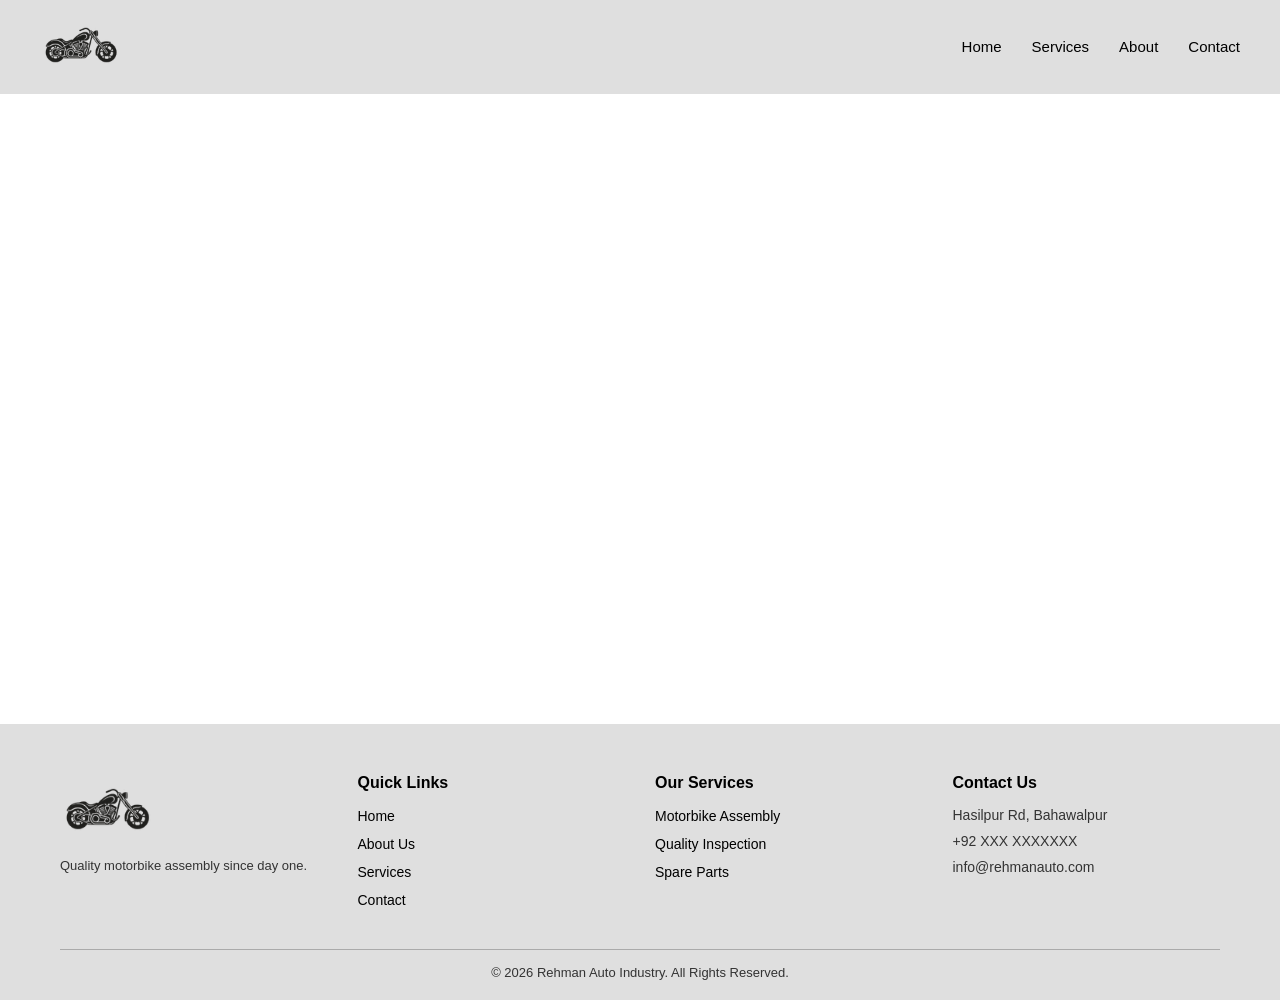
==== about.html @ 39c2727d "basic structure done including the header and footer" ====
<!DOCTYPE html>
<html lang="en">
<head>
  <meta charset="UTF-8">
  <meta name="viewport" content="width=device-width, initial-scale=1.0">
  <title>Rehman Auto Industry - Home</title>
  <link rel="stylesheet" href="css/style.css">
</head>
<body>

  <header class="site-header">
    <div class="logo">
      <img src="images/logo.png" alt="Rehman Auto Industry Logo">
    </div>

    <nav class="desktop-nav">
      <ul>
        <li><a href="index.html">Home</a></li>
        <li><a href="services.html">Services</a></li>
        <li><a href="about.html">About</a></li>
        <li><a href="contact.html">Contact</a></li>
      </ul>
    </nav>

    <button class="hamburger-btn" id="hamburgerBtn" aria-label="Open menu">
      <span></span>
      <span></span>
      <span></span>
    </button>
  </header>

  <!-- Mobile sidebar -->
  <div class="mobile-sidebar" id="mobileSidebar">
    <button class="close-btn" id="closeBtn" aria-label="Close menu">&times;</button>
    <nav>
      <ul>
        <li><a href="index.html">Home</a></li>
        <li><a href="services.html">Services</a></li>
        <li><a href="about.html">About</a></li>
        <li><a href="contact.html">Contact</a></li>
      </ul>
    </nav>
  </div>
  <div class="sidebar-overlay" id="sidebarOverlay"></div>

  <main>
    <!-- page content goes here -->
  </main>

  <footer class="site-footer">
    <div class="footer-columns">
      <div class="footer-col">
        <img src="images/logo.png" alt="Rehman Auto Industry Logo" class="footer-logo">
        <p class="footer-tagline">Quality motorbike assembly since day one.</p>
      </div>

      <div class="footer-col">
        <h4>Quick Links</h4>
        <ul>
          <li><a href="index.html">Home</a></li>
          <li><a href="about.html">About Us</a></li>
          <li><a href="services.html">Services</a></li>
          <li><a href="contact.html">Contact</a></li>
        </ul>
      </div>

      <div class="footer-col">
        <h4>Our Services</h4>
        <ul>
          <li><a href="services.html">Motorbike Assembly</a></li>
          <li><a href="services.html">Quality Inspection</a></li>
          <li><a href="services.html">Spare Parts</a></li>
        </ul>
      </div>

      <div class="footer-col">
        <h4>Contact Us</h4>
        <ul class="footer-contact">
          <li>Hasilpur Rd, Bahawalpur</li>
          <li>+92 XXX XXXXXXX</li>
          <li>info@rehmanauto.com</li>
        </ul>
      </div>
    </div>

    <!-- Minimal mobile footer -->
    <div class="footer-mobile">
      <img src="images/logo.png" alt="Rehman Auto Industry Logo" class="footer-logo-mobile">
    </div>

    <div class="footer-bottom">
      &copy; 2026 Rehman Auto Industry. All Rights Reserved.
    </div>
  </footer>
  <script src="js/script.js"></script>
</body>
</html>
---- css/style.css ----
* {
  margin: 0;
  padding: 0;
  box-sizing: border-box;
}

body {
  font-family: Arial, Helvetica, sans-serif;
  color: #333;
}

/* HEADER */
.site-header {
  background-color: #DFDFDF;
  color: #000000;
  display: flex;
  justify-content: space-between;
  align-items: center;
  padding: 15px 40px;
}

.site-header .logo img {
  height: 60px;
  width: auto;
  max-width: 200px;
  object-fit: contain;
}

.site-header nav ul {
  list-style: none;
  display: flex;
  gap: 30px;
}

.site-header nav ul li a {
  color: #000000;
  text-decoration: none;
  font-size: 15px;
}

.site-header nav ul li a:hover {
  color: #555555;
}

/* HAMBURGER BUTTON - hidden on desktop */
.hamburger-btn {
  display: none;
  flex-direction: column;
  justify-content: space-between;
  width: 28px;
  height: 20px;
  background: none;
  border: none;
  cursor: pointer;
  padding: 0;
}

.hamburger-btn span {
  display: block;
  height: 3px;
  width: 100%;
  background-color: #000000;
  border-radius: 2px;
}

/* MOBILE SIDEBAR - hidden by default */
.mobile-sidebar {
  position: fixed;
  top: 0;
  right: -280px;
  width: 260px;
  height: 100%;
  background-color: #DFDFDF;
  z-index: 1000;
  padding: 30px 25px;
  transition: right 0.3s ease;
}

.mobile-sidebar.active {
  right: 0;
}

.mobile-sidebar .close-btn {
  background: none;
  border: none;
  font-size: 28px;
  color: #000000;
  cursor: pointer;
  margin-bottom: 30px;
  display: block;
}

.mobile-sidebar nav ul {
  list-style: none;
}

.mobile-sidebar nav ul li {
  margin-bottom: 20px;
}

.mobile-sidebar nav ul li a {
  color: #000000;
  text-decoration: none;
  font-size: 18px;
}

.sidebar-overlay {
  display: none;
  position: fixed;
  top: 0;
  left: 0;
  width: 100%;
  height: 100%;
  background: rgba(0, 0, 0, 0.4);
  z-index: 999;
}

.sidebar-overlay.active {
  display: block;
}

/* MAIN CONTENT AREA */
main {
  background-color: #ffffff;
  min-height: 70vh;
  padding: 40px;
}

/* FOOTER */
.site-footer {
  background-color: #DFDFDF;
  color: #000000;
  padding: 50px 60px 20px;
}

.footer-columns {
  display: flex;
  justify-content: space-between;
  flex-wrap: wrap;
  gap: 30px;
  margin-bottom: 30px;
}

.footer-col {
  flex: 1;
  min-width: 180px;
}

.footer-logo {
  height: 70px;
  margin-bottom: 10px;
}

.footer-tagline {
  font-size: 13px;
  color: #333333;
}

.footer-col h4 {
  margin-bottom: 15px;
  font-size: 16px;
}

.footer-col ul {
  list-style: none;
}

.footer-col ul li {
  margin-bottom: 10px;
}

.footer-col ul li a {
  color: #000000;
  text-decoration: none;
  font-size: 14px;
}

.footer-col ul li a:hover {
  color: #555555;
}

.footer-contact li {
  font-size: 14px;
  color: #333333;
}

/* Minimal mobile footer - hidden by default */
.footer-mobile {
  display: none;
  text-align: center;
  margin-bottom: 15px;
}

.footer-logo-mobile {
  height: 55px;
}

.footer-bottom {
  border-top: 1px solid #aaaaaa;
  padding-top: 15px;
  text-align: center;
  font-size: 13px;
  color: #333333;
}

/* MOBILE RESPONSIVE - all mobile overrides in ONE block */
@media (max-width: 768px) {
  .desktop-nav {
    display: none;
  }

  .hamburger-btn {
    display: flex;
  }

  .site-header {
    flex-direction: row;
    justify-content: space-between;
    padding: 15px 20px;
  }

  .footer-columns {
    display: none;
  }

  .footer-mobile {
    display: block;
  }
}
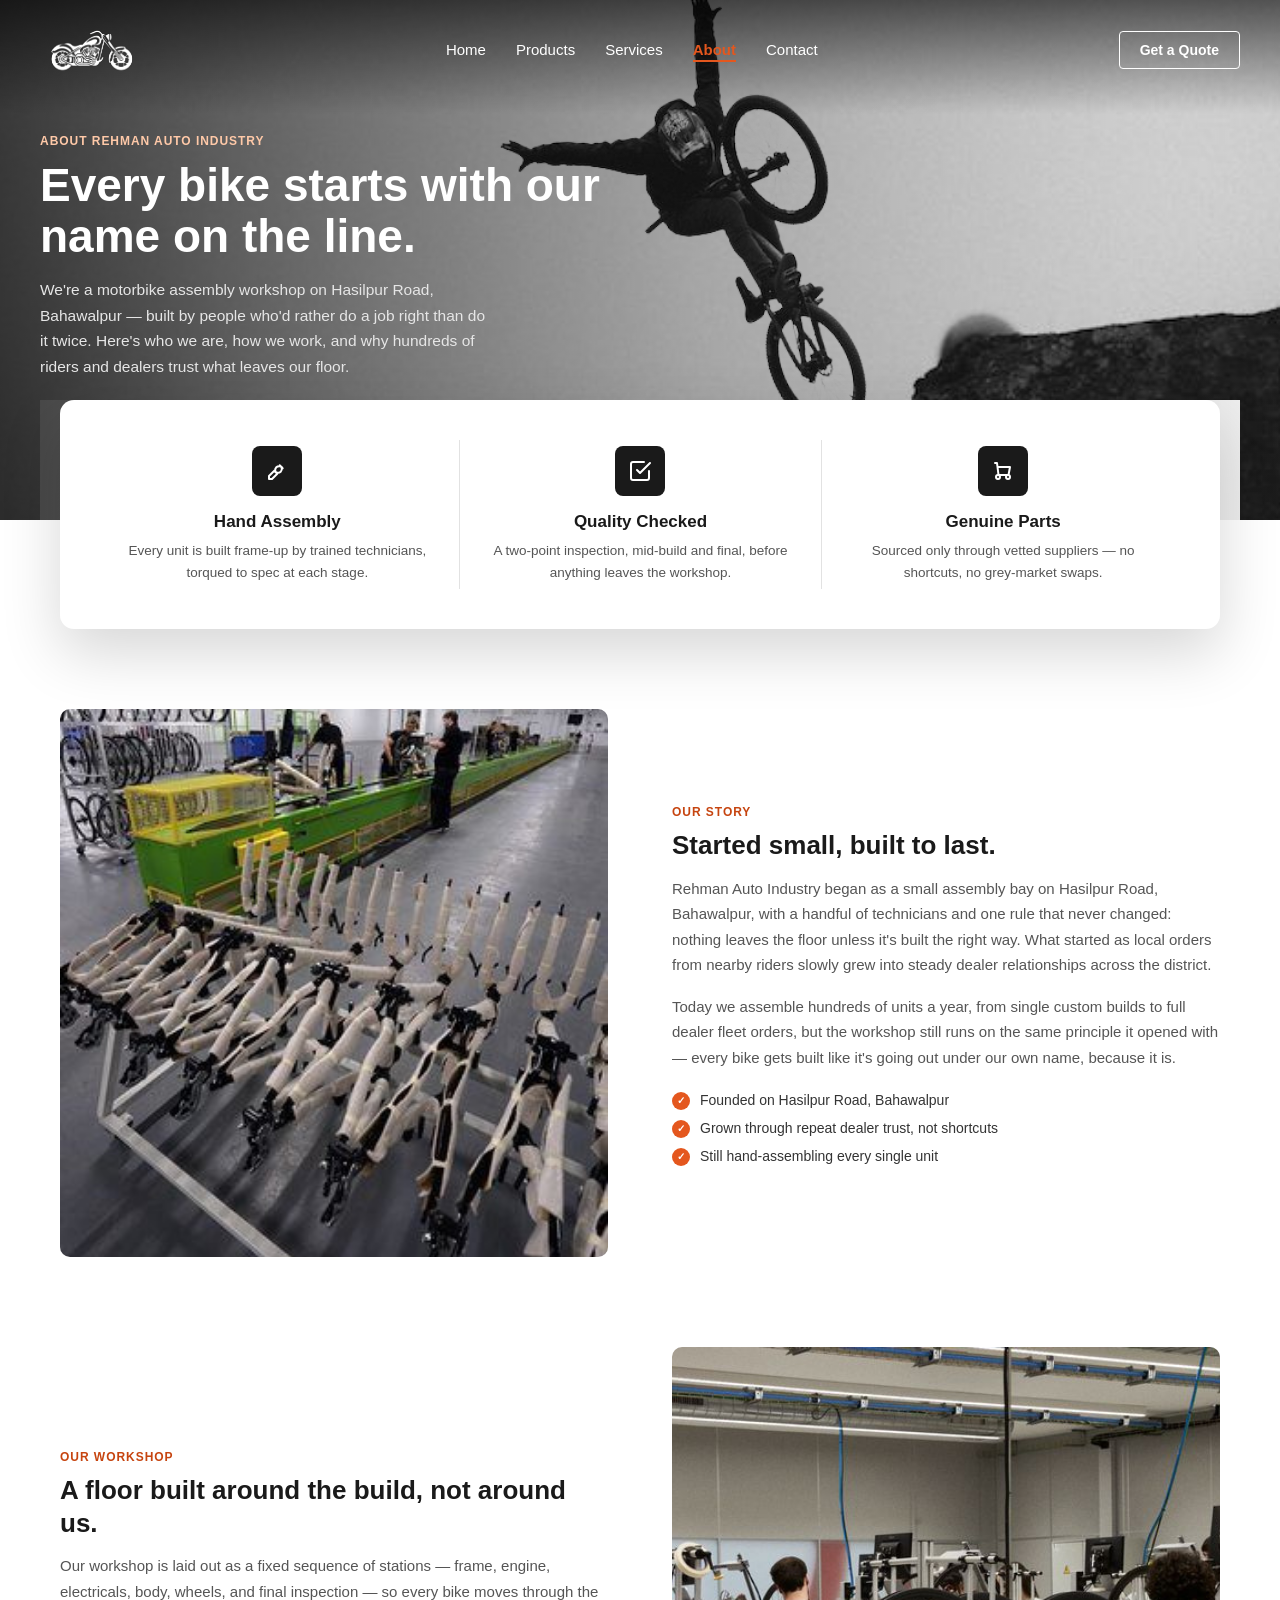
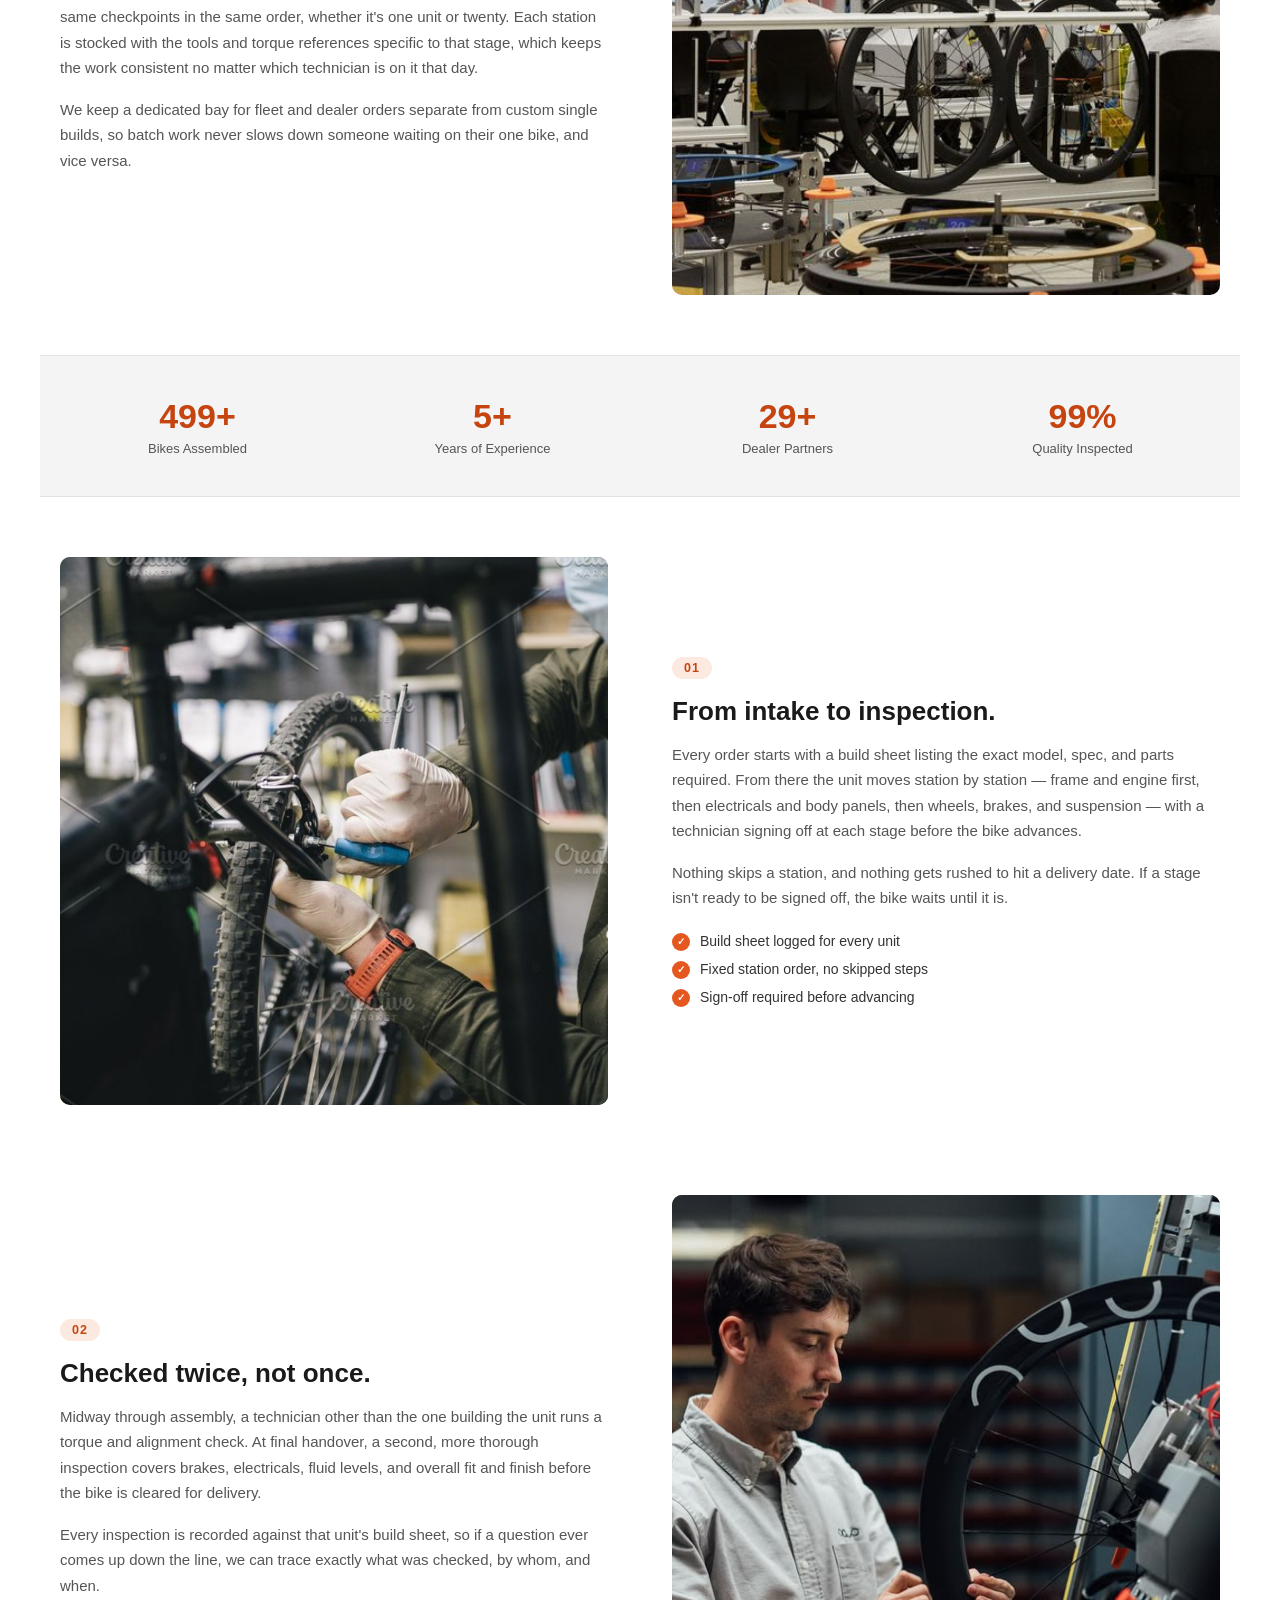
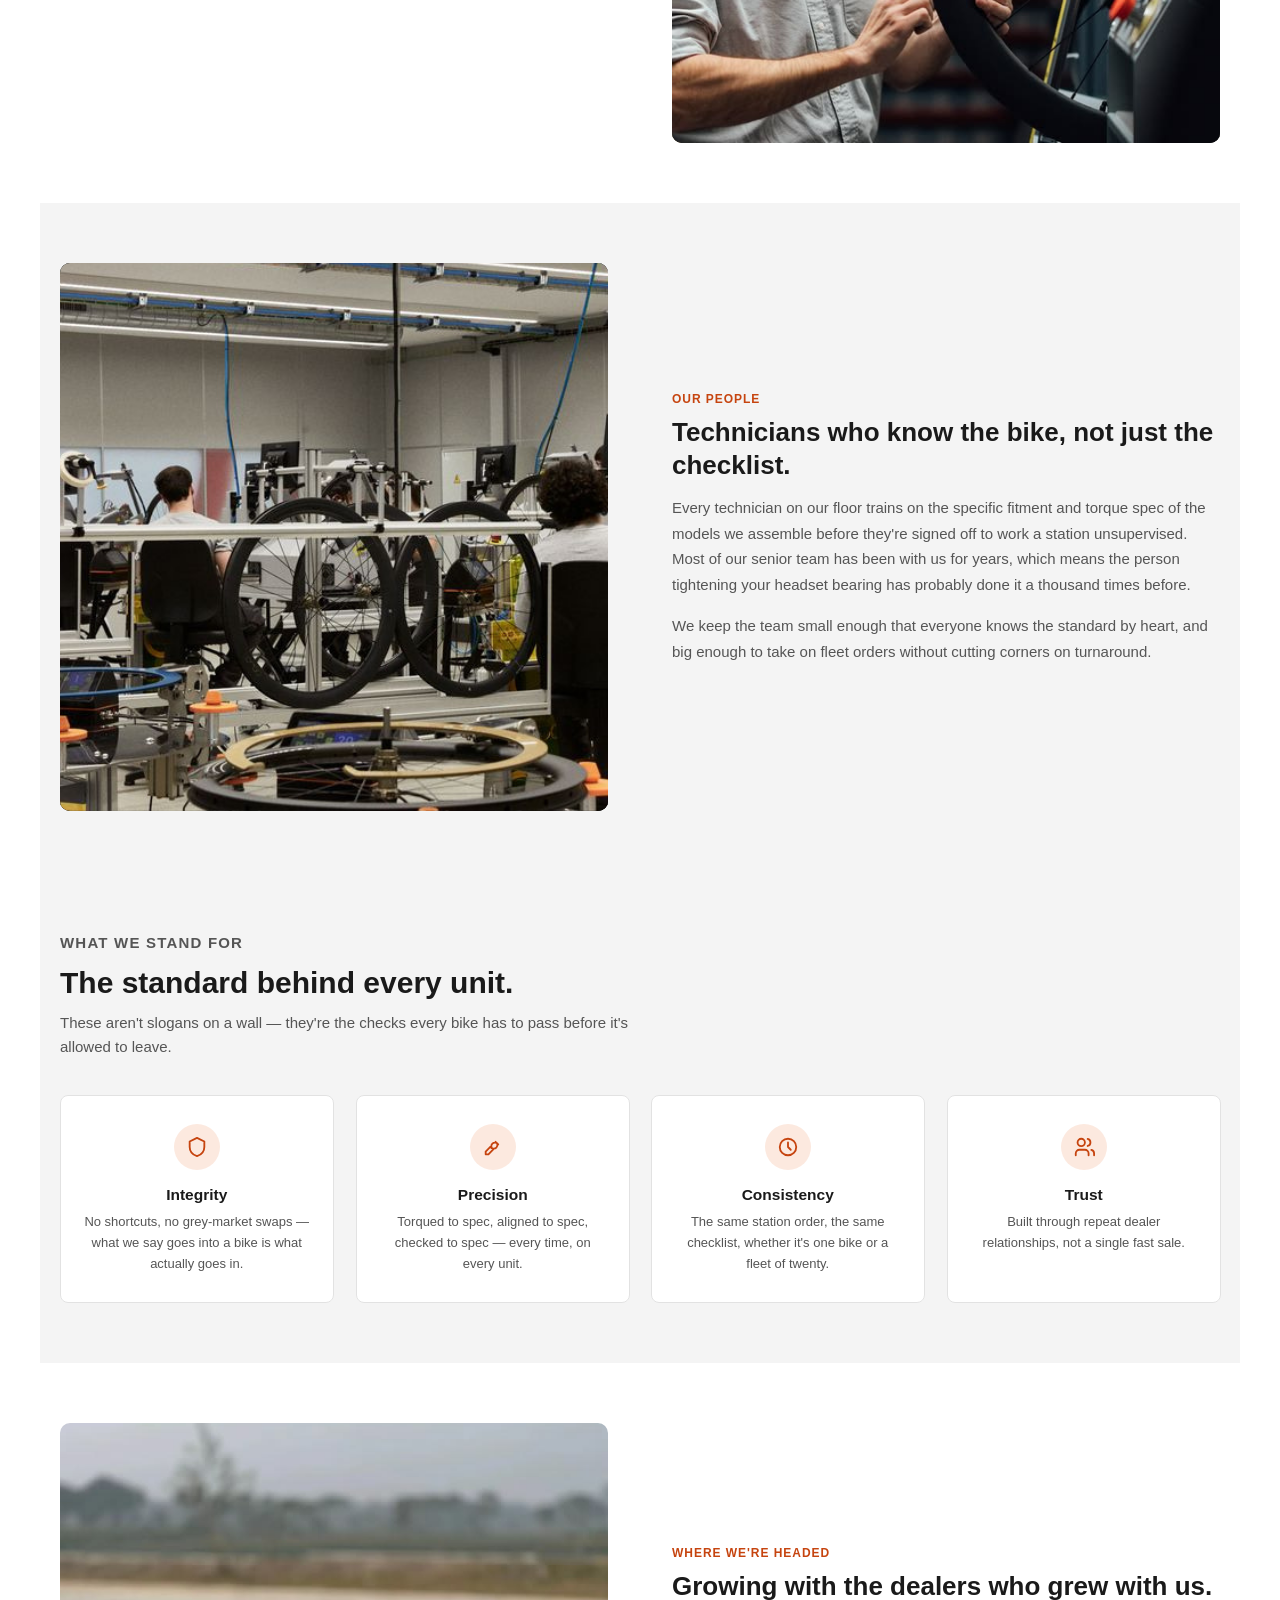
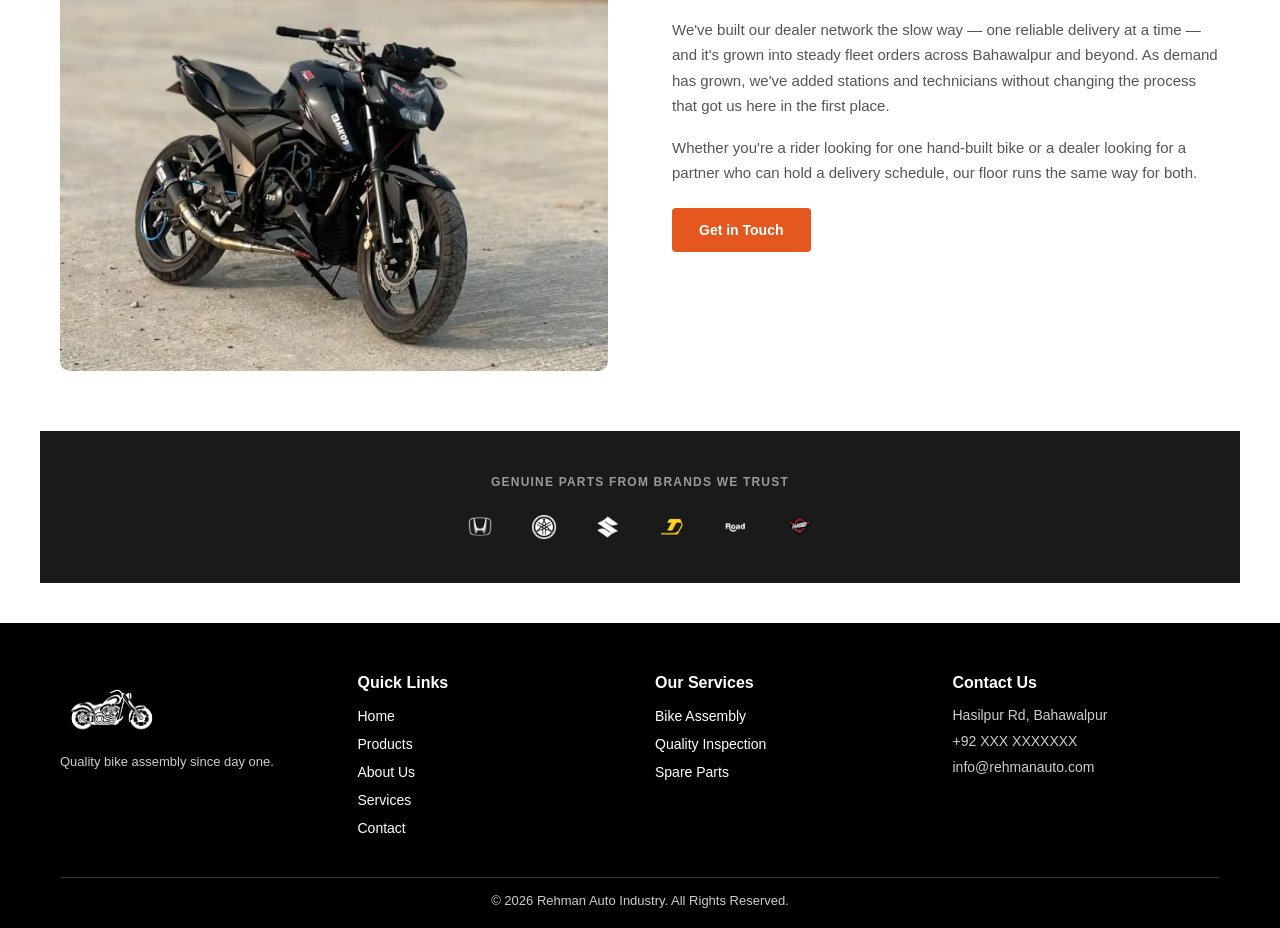
==== commit 14e3ba85: "about page fully functional and content structured" ====
--- a/about.html
+++ b/about.html
@@ -3,24 +3,410 @@
 <head>
   <meta charset="UTF-8">
   <meta name="viewport" content="width=device-width, initial-scale=1.0">
-  <title>Rehman Auto Industry - Home</title>
+  <title>Rehman Auto Industry - About</title>
+  <meta name="description" content="Rehman Auto Industry — a motorbike assembly workshop in Bahawalpur built on hand-assembly, two-point inspection, and genuine parts. Learn our story.">
+
   <link rel="stylesheet" href="css/style.css">
+
+  <!-- Hero + about-page styles: scoped so nothing here fights with css/style.css -->
+  <style>
+    /* Header floats transparently over the hero image, in white */
+    body.about .site-header {
+      position: absolute;
+      top: 0;
+      left: 0;
+      width: 100%;
+      background: transparent;
+      border-bottom: none;
+      z-index: 30;
+    }
+    body.about .site-header nav ul li a { color: #ffffff; }
+    body.about .site-header nav ul li a:hover { color: #ffc9a8; }
+    body.about .site-header nav ul li a.active { color: var(--accent); }
+    body.about .hamburger-btn span { background-color: #ffffff; }
+
+    /* Full-bleed hero image, breaks out of main's padding */
+    .hero {
+      position: relative;
+      overflow: hidden;
+      margin: -40px -40px 0;
+      width: calc(100% + 80px);
+      min-height: 520px;
+      display: flex;
+      align-items: center;
+      padding: 130px 40px 140px;
+    }
+
+    .hero-bg-img {
+      position: absolute;
+      inset: 0;
+      width: 100%;
+      height: 100%;
+      object-fit: cover;
+      z-index: 0;
+    }
+
+    .hero::after {
+      content: "";
+      position: absolute;
+      inset: 0;
+      background:
+        linear-gradient(180deg, rgba(0,0,0,.6) 0%, rgba(0,0,0,0) 22%),
+        linear-gradient(90deg, rgba(0,0,0,.74) 0%, rgba(0,0,0,.30) 55%, rgba(0,0,0,.05) 100%);
+      z-index: 1;
+    }
+
+    .hero-text {
+      position: relative;
+      z-index: 2;
+      max-width: 560px;
+    }
+
+    .hero-text .eyebrow {
+      display: inline-block;
+      font-size: 12px;
+      font-weight: bold;
+      letter-spacing: 0.08em;
+      text-transform: uppercase;
+      color: #ffc9a8;
+      margin-bottom: 12px;
+    }
+
+    .hero-text h1 {
+      font-size: clamp(28px, 3.6vw, 46px);
+      line-height: 1.1;
+      margin: 0 0 16px;
+      font-weight: bold;
+      color: #ffffff;
+    }
+
+    .hero-text p {
+      font-size: 15.5px;
+      line-height: 1.65;
+      color: #e6e6e6;
+      margin: 0;
+      max-width: 52ch;
+    }
+
+    /* ---------------- about intro card (overlaps hero) ---------------- */
+    .about-intro {
+      position: relative;
+      background-color: #ffffff;
+      padding: 0 0 20px;
+    }
+
+    .about-intro-card {
+      position: relative;
+      z-index: 5;
+      margin-top: -120px;
+      background-color: #ffffff;
+      border-radius: 14px;
+      box-shadow: 0 24px 60px rgba(0,0,0,0.16);
+      padding: 40px 36px;
+    }
+
+    .about-intro-grid {
+      display: grid;
+      grid-template-columns: repeat(3, 1fr);
+    }
+
+    .about-intro-item {
+      text-align: center;
+      padding: 6px 26px;
+      border-left: 1px solid var(--line);
+    }
+
+    .about-intro-item:first-child {
+      border-left: none;
+    }
+
+    .about-intro-item .ico {
+      width: 50px;
+      height: 50px;
+      border-radius: 8px;
+      background-color: var(--ink);
+      color: #ffffff;
+      display: flex;
+      align-items: center;
+      justify-content: center;
+      margin: 0 auto 16px;
+      transition: transform 0.3s ease, background-color 0.3s ease;
+    }
+
+    .about-intro-item .ico svg {
+      width: 24px;
+      height: 24px;
+    }
+
+    .about-intro-item:hover .ico {
+      background-color: var(--accent);
+      transform: scale(1.08) rotate(-4deg);
+    }
+
+    .about-intro-item h3 {
+      font-size: 17px;
+      margin-bottom: 8px;
+    }
+
+    .about-intro-item p {
+      font-size: 13.5px;
+      line-height: 1.6;
+      color: #555555;
+    }
+
+    /* ---------------- alternating story / info rows ---------------- */
+    .about-story,
+    .about-process,
+    .about-growth {
+      background-color: #ffffff;
+    }
+
+    .about-workshop,
+    .about-team {
+      background-color: var(--grey-alt);
+    }
+
+    .about-rows {
+      display: flex;
+      flex-direction: column;
+      gap: 90px;
+    }
+
+    .about-row {
+      display: flex;
+      align-items: center;
+      gap: 64px;
+    }
+
+    /* odd rows = image left / text right (default source order),
+       even rows = image right / text left */
+    .about-row.reverse {
+      flex-direction: row-reverse;
+    }
+
+    .about-row-media,
+    .about-row-content {
+      flex: 1 1 50%;
+      min-width: 0;
+    }
+
+    .about-row-media img {
+      width: 100%;
+      height: auto;
+      display: block;
+      border-radius: 10px;
+    }
+
+    .about-row-number {
+      display: inline-block;
+      font-size: 12.5px;
+      font-weight: bold;
+      letter-spacing: 0.08em;
+      color: var(--accent-dark);
+      background-color: var(--accent-tint);
+      padding: 4px 12px;
+      border-radius: 20px;
+      margin-bottom: 16px;
+    }
+
+    .about-row-content .eyebrow {
+      margin-bottom: 10px;
+    }
+
+    .about-row-content h2,
+    .about-row-content h3 {
+      font-size: 26px;
+      line-height: 1.25;
+      color: var(--ink);
+      margin-bottom: 14px;
+    }
+
+    .about-row-content > p {
+      font-size: 15px;
+      line-height: 1.7;
+      color: #555555;
+      margin-bottom: 16px;
+    }
+
+    .about-row-content > p:last-of-type {
+      margin-bottom: 22px;
+    }
+
+    .about-row-list {
+      list-style: none;
+      display: flex;
+      flex-direction: column;
+      gap: 12px;
+    }
+
+    .about-row-list li {
+      position: relative;
+      padding-left: 28px;
+      font-size: 14px;
+      color: #333333;
+    }
+
+    .about-row-list li::before {
+      content: "\2713";
+      position: absolute;
+      left: 0;
+      top: 0;
+      width: 18px;
+      height: 18px;
+      line-height: 18px;
+      text-align: center;
+      border-radius: 50%;
+      background-color: var(--accent);
+      color: #ffffff;
+      font-size: 10px;
+      font-weight: bold;
+    }
+
+    /* ---------------- values grid ---------------- */
+    .about-values {
+      background-color: var(--grey-alt);
+    }
+
+    .value-grid {
+      display: grid;
+      grid-template-columns: repeat(4, 1fr);
+      gap: 22px;
+    }
+
+    .value-card {
+      background-color: #ffffff;
+      border: 1px solid var(--line);
+      border-radius: 8px;
+      padding: 28px 22px;
+      text-align: center;
+      transition: transform 0.3s ease, box-shadow 0.3s ease, border-color 0.3s ease;
+    }
+
+    .value-card:hover {
+      transform: translateY(-8px);
+      box-shadow: 0 16px 30px rgba(0,0,0,0.09);
+      border-color: transparent;
+    }
+
+    .value-card .ico {
+      width: 46px;
+      height: 46px;
+      border-radius: 50%;
+      background-color: var(--accent-tint);
+      color: var(--accent-dark);
+      display: flex;
+      align-items: center;
+      justify-content: center;
+      margin: 0 auto 16px;
+      transition: transform 0.3s ease;
+    }
+
+    .value-card:hover .ico {
+      transform: scale(1.1);
+    }
+
+    .value-card .ico svg {
+      width: 22px;
+      height: 22px;
+    }
+
+    .value-card h3 {
+      font-size: 15.5px;
+      margin-bottom: 8px;
+    }
+
+    .value-card p {
+      font-size: 13px;
+      line-height: 1.6;
+      color: #555555;
+    }
+
+    /* ---------------- mobile ---------------- */
+    @media (max-width: 900px) {
+      .value-grid {
+        grid-template-columns: repeat(2, 1fr);
+      }
+    }
+
+    @media (max-width: 768px) {
+      .hero {
+        margin: -24px -20px 0;
+        width: calc(100% + 40px);
+        min-height: 440px;
+        padding: 100px 20px 150px;
+      }
+      .hero-text {
+        max-width: none;
+      }
+
+      .about-intro-card {
+        margin-top: -128px;
+        padding: 28px 20px;
+      }
+
+      .about-intro-grid {
+        grid-template-columns: 1fr;
+        gap: 22px;
+      }
+
+      .about-intro-item {
+        border-left: none;
+        border-top: 1px solid var(--line);
+        padding: 20px 8px 0;
+      }
+
+      .about-intro-item:first-child {
+        border-top: none;
+        padding-top: 6px;
+      }
+
+      .about-rows {
+        gap: 56px;
+      }
+
+      .about-row,
+      .about-row.reverse {
+        flex-direction: column;
+        align-items: stretch;
+        gap: 22px;
+      }
+
+      .about-row-content h2,
+      .about-row-content h3 {
+        font-size: 21px;
+      }
+
+      .value-grid {
+        grid-template-columns: 1fr 1fr;
+        gap: 14px;
+      }
+
+      .value-card {
+        padding: 22px 16px;
+      }
+    }
+  </style>
 </head>
-<body>
+<body class="about">
 
   <header class="site-header">
     <div class="logo">
-      <img src="images/logo.png" alt="Rehman Auto Industry Logo">
+      <img src="images/logo.svg" alt="Rehman Auto Industry Logo">
     </div>
 
     <nav class="desktop-nav">
       <ul>
         <li><a href="index.html">Home</a></li>
+        <li><a href="products.html">Products</a></li>
         <li><a href="services.html">Services</a></li>
-        <li><a href="about.html">About</a></li>
+        <li><a href="about.html" class="active">About</a></li>
         <li><a href="contact.html">Contact</a></li>
       </ul>
     </nav>
+
+    <div class="header-actions">
+      <a href="contact.html" class="btn btn-outline-light">Get a Quote</a>
+    </div>
 
     <button class="hamburger-btn" id="hamburgerBtn" aria-label="Open menu">
       <span></span>
@@ -35,6 +421,7 @@
     <nav>
       <ul>
         <li><a href="index.html">Home</a></li>
+        <li><a href="products.html">Products</a></li>
         <li><a href="services.html">Services</a></li>
         <li><a href="about.html">About</a></li>
         <li><a href="contact.html">Contact</a></li>
@@ -44,20 +431,282 @@
   <div class="sidebar-overlay" id="sidebarOverlay"></div>
 
   <main>
-    <!-- page content goes here -->
+
+    <section class="hero">
+      <img class="hero-bg-img" src="images/hero-about.svg" alt="Technicians working across the Rehman Auto Industry assembly floor">
+
+      <div class="hero-text">
+        <span class="eyebrow" data-reveal="up">About Rehman Auto Industry</span>
+        <h1 data-reveal="up" style="--reveal-delay:120ms">Every bike starts with our name on the line.</h1>
+        <p data-reveal="up" style="--reveal-delay:240ms">We're a motorbike assembly workshop on Hasilpur Road, Bahawalpur — built by people who'd rather do a job right than do it twice. Here's who we are, how we work, and why hundreds of riders and dealers trust what leaves our floor.</p>
+      </div>
+    </section>
+
+    <!-- ================= ABOUT INTRO CARD (overlaps hero) ================= -->
+    <section class="about-intro">
+      <div class="container">
+        <div class="about-intro-card" data-reveal="up">
+          <div class="about-intro-grid">
+
+            <div class="about-intro-item">
+              <span class="ico">
+                <svg viewBox="0 0 24 24" fill="none" stroke="currentColor" stroke-width="2" stroke-linecap="round" stroke-linejoin="round"><path d="M14.7 6.3a4 4 0 1 1-5.4 5.4L4 17v3h3l5.3-5.3a4 4 0 1 1 5.4-5.4z"/></svg>
+              </span>
+              <h3>Hand Assembly</h3>
+              <p>Every unit is built frame-up by trained technicians, torqued to spec at each stage.</p>
+            </div>
+
+            <div class="about-intro-item">
+              <span class="ico">
+                <svg viewBox="0 0 24 24" fill="none" stroke="currentColor" stroke-width="2" stroke-linecap="round" stroke-linejoin="round"><path d="M9 11l3 3L22 4"/><path d="M21 12v7a2 2 0 0 1-2 2H5a2 2 0 0 1-2-2V5a2 2 0 0 1 2-2h11"/></svg>
+              </span>
+              <h3>Quality Checked</h3>
+              <p>A two-point inspection, mid-build and final, before anything leaves the workshop.</p>
+            </div>
+
+            <div class="about-intro-item">
+              <span class="ico">
+                <svg viewBox="0 0 24 24" fill="none" stroke="currentColor" stroke-width="2" stroke-linecap="round" stroke-linejoin="round"><circle cx="7" cy="18" r="2"/><circle cx="17" cy="18" r="2"/><path d="M4 4h2l1.5 12h10L19 8H7.2"/></svg>
+              </span>
+              <h3>Genuine Parts</h3>
+              <p>Sourced only through vetted suppliers — no shortcuts, no grey-market swaps.</p>
+            </div>
+
+          </div>
+        </div>
+      </div>
+    </section>
+
+    <!-- ================= OUR STORY ================= -->
+    <section class="about-story">
+      <div class="container">
+        <div class="about-rows">
+
+          <!-- 01 -->
+          <div class="about-row" data-reveal="fade">
+            <div class="about-row-media" data-reveal="left">
+              <img src="images/a1.svg" alt="Early days of the Rehman Auto Industry workshop on Hasilpur Road">
+            </div>
+            <div class="about-row-content" data-reveal="right">
+              <span class="eyebrow">Our story</span>
+              <h2>Started small, built to last.</h2>
+              <p>Rehman Auto Industry began as a small assembly bay on Hasilpur Road, Bahawalpur, with a handful of technicians and one rule that never changed: nothing leaves the floor unless it's built the right way. What started as local orders from nearby riders slowly grew into steady dealer relationships across the district.</p>
+              <p>Today we assemble hundreds of units a year, from single custom builds to full dealer fleet orders, but the workshop still runs on the same principle it opened with — every bike gets built like it's going out under our own name, because it is.</p>
+              <ul class="about-row-list">
+                <li>Founded on Hasilpur Road, Bahawalpur</li>
+                <li>Grown through repeat dealer trust, not shortcuts</li>
+                <li>Still hand-assembling every single unit</li>
+              </ul>
+            </div>
+          </div>
+
+          <!-- 02 -->
+          <div class="about-row reverse" data-reveal="fade">
+            <div class="about-row-media" data-reveal="right">
+              <img src="images/a2.svg" alt="Wide view of the Rehman Auto Industry assembly floor and tool stations">
+            </div>
+            <div class="about-row-content" data-reveal="left">
+              <span class="eyebrow">Our workshop</span>
+              <h2>A floor built around the build, not around us.</h2>
+              <p>Our workshop is laid out as a fixed sequence of stations — frame, engine, electricals, body, wheels, and final inspection — so every bike moves through the same checkpoints in the same order, whether it's one unit or twenty. Each station is stocked with the tools and torque references specific to that stage, which keeps the work consistent no matter which technician is on it that day.</p>
+              <p>We keep a dedicated bay for fleet and dealer orders separate from custom single builds, so batch work never slows down someone waiting on their one bike, and vice versa.</p>
+            </div>
+          </div>
+
+        </div>
+      </div>
+    </section>
+
+    <!-- ================= STATS ================= -->
+    <section class="stats-strip">
+      <div class="container">
+        <div class="stats-grid">
+          <div class="stat-item" data-reveal="up">
+            <span class="stat-number" data-counter="500" data-suffix="+">0</span>
+            <span class="stat-label">Bikes Assembled</span>
+          </div>
+          <div class="stat-item" data-reveal="up" style="--reveal-delay:80ms">
+            <span class="stat-number" data-counter="6" data-suffix="+">0</span>
+            <span class="stat-label">Years of Experience</span>
+          </div>
+          <div class="stat-item" data-reveal="up" style="--reveal-delay:160ms">
+            <span class="stat-number" data-counter="30" data-suffix="+">0</span>
+            <span class="stat-label">Dealer Partners</span>
+          </div>
+          <div class="stat-item" data-reveal="up" style="--reveal-delay:240ms">
+            <span class="stat-number" data-counter="100" data-suffix="%">0</span>
+            <span class="stat-label">Quality Inspected</span>
+          </div>
+        </div>
+      </div>
+    </section>
+
+    <!-- ================= OUR PROCESS ================= -->
+    <section class="about-process">
+      <div class="container">
+        <div class="about-rows">
+
+          <!-- 03 -->
+          <div class="about-row" data-reveal="fade">
+            <div class="about-row-media" data-reveal="left">
+              <img src="images/a3.svg" alt="Technician torquing bolts on a motorbike frame during assembly">
+            </div>
+            <div class="about-row-content" data-reveal="right">
+              <span class="about-row-number" data-reveal="zoom" style="--reveal-delay:80ms">01</span>
+              <h3>From intake to inspection.</h3>
+              <p>Every order starts with a build sheet listing the exact model, spec, and parts required. From there the unit moves station by station — frame and engine first, then electricals and body panels, then wheels, brakes, and suspension — with a technician signing off at each stage before the bike advances.</p>
+              <p>Nothing skips a station, and nothing gets rushed to hit a delivery date. If a stage isn't ready to be signed off, the bike waits until it is.</p>
+              <ul class="about-row-list">
+                <li>Build sheet logged for every unit</li>
+                <li>Fixed station order, no skipped steps</li>
+                <li>Sign-off required before advancing</li>
+              </ul>
+            </div>
+          </div>
+
+          <!-- 04 -->
+          <div class="about-row reverse" data-reveal="fade">
+            <div class="about-row-media" data-reveal="right">
+              <img src="images/a4.svg" alt="Final quality inspection checklist being completed on a finished bike">
+            </div>
+            <div class="about-row-content" data-reveal="left">
+              <span class="about-row-number" data-reveal="zoom" style="--reveal-delay:80ms">02</span>
+              <h3>Checked twice, not once.</h3>
+              <p>Midway through assembly, a technician other than the one building the unit runs a torque and alignment check. At final handover, a second, more thorough inspection covers brakes, electricals, fluid levels, and overall fit and finish before the bike is cleared for delivery.</p>
+              <p>Every inspection is recorded against that unit's build sheet, so if a question ever comes up down the line, we can trace exactly what was checked, by whom, and when.</p>
+            </div>
+          </div>
+
+        </div>
+      </div>
+    </section>
+
+    <!-- ================= OUR TEAM ================= -->
+    <section class="about-team">
+      <div class="container">
+        <div class="about-rows">
+
+          <!-- 05 -->
+          <div class="about-row" data-reveal="fade">
+            <div class="about-row-media" data-reveal="left">
+              <img src="images/a5.svg" alt="Team of trained technicians working together at Rehman Auto Industry">
+            </div>
+            <div class="about-row-content" data-reveal="right">
+              <span class="eyebrow">Our people</span>
+              <h2>Technicians who know the bike, not just the checklist.</h2>
+              <p>Every technician on our floor trains on the specific fitment and torque spec of the models we assemble before they're signed off to work a station unsupervised. Most of our senior team has been with us for years, which means the person tightening your headset bearing has probably done it a thousand times before.</p>
+              <p>We keep the team small enough that everyone knows the standard by heart, and big enough to take on fleet orders without cutting corners on turnaround.</p>
+            </div>
+          </div>
+
+        </div>
+      </div>
+    </section>
+
+    <!-- ================= OUR VALUES ================= -->
+    <section class="about-values">
+      <div class="container">
+        <div class="section-head" data-reveal="up">
+          <p class="eyebrow">What we stand for</p>
+          <h2>The standard behind every unit.</h2>
+          <p>These aren't slogans on a wall — they're the checks every bike has to pass before it's allowed to leave.</p>
+        </div>
+
+        <div class="value-grid">
+
+          <div class="value-card" data-reveal="up">
+            <span class="ico">
+              <svg viewBox="0 0 24 24" fill="none" stroke="currentColor" stroke-width="2" stroke-linecap="round" stroke-linejoin="round"><path d="M12 2l8 4v6c0 5-3.5 8.5-8 10-4.5-1.5-8-5-8-10V6z"/></svg>
+            </span>
+            <h3>Integrity</h3>
+            <p>No shortcuts, no grey-market swaps — what we say goes into a bike is what actually goes in.</p>
+          </div>
+
+          <div class="value-card" data-reveal="up" style="--reveal-delay:80ms">
+            <span class="ico">
+              <svg viewBox="0 0 24 24" fill="none" stroke="currentColor" stroke-width="2" stroke-linecap="round" stroke-linejoin="round"><path d="M14.7 6.3a4 4 0 1 1-5.4 5.4L4 17v3h3l5.3-5.3a4 4 0 1 1 5.4-5.4z"/></svg>
+            </span>
+            <h3>Precision</h3>
+            <p>Torqued to spec, aligned to spec, checked to spec — every time, on every unit.</p>
+          </div>
+
+          <div class="value-card" data-reveal="up" style="--reveal-delay:160ms">
+            <span class="ico">
+              <svg viewBox="0 0 24 24" fill="none" stroke="currentColor" stroke-width="2" stroke-linecap="round" stroke-linejoin="round"><circle cx="12" cy="12" r="9"/><path d="M12 7v5l3 3"/></svg>
+            </span>
+            <h3>Consistency</h3>
+            <p>The same station order, the same checklist, whether it's one bike or a fleet of twenty.</p>
+          </div>
+
+          <div class="value-card" data-reveal="up" style="--reveal-delay:240ms">
+            <span class="ico">
+              <svg viewBox="0 0 24 24" fill="none" stroke="currentColor" stroke-width="2" stroke-linecap="round" stroke-linejoin="round"><path d="M17 21v-2a4 4 0 0 0-4-4H7a4 4 0 0 0-4 4v2"/><circle cx="9" cy="7" r="4"/><path d="M23 21v-2a4 4 0 0 0-3-3.87"/><path d="M16 3.13a4 4 0 0 1 0 7.75"/></svg>
+            </span>
+            <h3>Trust</h3>
+            <p>Built through repeat dealer relationships, not a single fast sale.</p>
+          </div>
+
+        </div>
+      </div>
+    </section>
+
+    <!-- ================= GROWTH / CTA ================= -->
+    <section class="about-growth">
+      <div class="container">
+        <div class="about-rows">
+
+          <!-- 06 -->
+          <div class="about-row" data-reveal="fade">
+            <div class="about-row-media" data-reveal="left">
+              <img src="images/a6.svg" alt="Delivery bay with completed bikes ready for dealer partners">
+            </div>
+            <div class="about-row-content" data-reveal="right">
+              <span class="eyebrow">Where we're headed</span>
+              <h2>Growing with the dealers who grew with us.</h2>
+              <p>We've built our dealer network the slow way — one reliable delivery at a time — and it's grown into steady fleet orders across Bahawalpur and beyond. As demand has grown, we've added stations and technicians without changing the process that got us here in the first place.</p>
+              <p>Whether you're a rider looking for one hand-built bike or a dealer looking for a partner who can hold a delivery schedule, our floor runs the same way for both.</p>
+              <a href="contact.html" class="btn btn-primary">Get in Touch</a>
+            </div>
+          </div>
+
+        </div>
+      </div>
+    </section>
+
+    <!-- ================= BRAND STRIP ================= -->
+    <section class="brand-strip">
+      <div class="container">
+        <p class="label" data-reveal="up">Genuine parts from brands we trust</p>
+        <div class="brand-row">
+          <img src="images/b-1.png" alt="Honda" data-reveal="fade">
+          <img src="images/b-2.png" alt="Yamaha" data-reveal="fade">
+          <img src="images/b-3.png" alt="Suzuki" data-reveal="fade">
+          <img src="images/b-4.png" alt="United" data-reveal="fade">
+          <img src="images/b-5.png" alt="Road Prince" data-reveal="fade">
+          <img src="images/b-6.png" alt="Habib" data-reveal="fade">
+        </div>
+      </div>
+    </section>
+
   </main>
+
+  <!-- Back to top -->
+  <button id="backToTop" class="back-to-top" aria-label="Back to top">
+    <svg viewBox="0 0 24 24" fill="none" stroke="currentColor" stroke-width="2" stroke-linecap="round" stroke-linejoin="round"><path d="M18 15l-6-6-6 6"/></svg>
+  </button>
 
   <footer class="site-footer">
     <div class="footer-columns">
       <div class="footer-col">
-        <img src="images/logo.png" alt="Rehman Auto Industry Logo" class="footer-logo">
-        <p class="footer-tagline">Quality motorbike assembly since day one.</p>
+        <img src="images/logo.svg" alt="Rehman Auto Industry Logo" class="footer-logo">
+        <p class="footer-tagline">Quality bike assembly since day one.</p>
       </div>
 
       <div class="footer-col">
         <h4>Quick Links</h4>
         <ul>
           <li><a href="index.html">Home</a></li>
+          <li><a href="products.html">Products</a></li>
           <li><a href="about.html">About Us</a></li>
           <li><a href="services.html">Services</a></li>
           <li><a href="contact.html">Contact</a></li>
@@ -67,7 +716,7 @@
       <div class="footer-col">
         <h4>Our Services</h4>
         <ul>
-          <li><a href="services.html">Motorbike Assembly</a></li>
+          <li><a href="services.html">Bike Assembly</a></li>
           <li><a href="services.html">Quality Inspection</a></li>
           <li><a href="services.html">Spare Parts</a></li>
         </ul>
@@ -85,13 +734,24 @@
 
     <!-- Minimal mobile footer -->
     <div class="footer-mobile">
-      <img src="images/logo.png" alt="Rehman Auto Industry Logo" class="footer-logo-mobile">
+      <img src="images/logo.svg" alt="Rehman Auto Industry Logo" class="footer-logo-mobile">
+      <nav class="footer-mobile-nav">
+        <ul>
+          <li><a href="index.html">Home</a></li>
+          <li><a href="products.html">Products</a></li>
+          <li><a href="services.html">Services</a></li>
+          <li><a href="about.html">About</a></li>
+          <li><a href="contact.html">Contact</a></li>
+        </ul>
+      </nav>
     </div>
 
     <div class="footer-bottom">
       &copy; 2026 Rehman Auto Industry. All Rights Reserved.
     </div>
   </footer>
+
   <script src="js/script.js"></script>
+  <script src="js/animations.js"></script>
 </body>
 </html>
--- a/css/style.css
+++ b/css/style.css
@@ -1,3 +1,13 @@
+:root {
+  --accent: #E4571E;       /* ignition orange - used sparingly for CTAs/highlights */
+  --accent-dark: #C6440F;
+  --accent-tint: #FCE9DF;  /* light tint for icon backgrounds/badges */
+  --ink: #1A1A1A;          /* headings */
+  --grey-bg: #DFDFDF;      /* matches header/footer */
+  --grey-alt: #F4F4F4;     /* alt section background */
+  --line: #E2E2E2;
+}
+
 * {
   margin: 0;
   padding: 0;
@@ -9,20 +19,107 @@
   color: #333;
 }
 
+html {
+  scroll-behavior: smooth;
+}
+
+/* ============ SCROLL REVEAL SYSTEM ============
+   Add data-reveal="up|left|right|fade" (+ optional data-reveal-delay="ms")
+   to any element; js/animations.js toggles .is-visible via IntersectionObserver. */
+[data-reveal] {
+  opacity: 0;
+  transition: opacity 0.7s cubic-bezier(0.22, 1, 0.36, 1),
+              transform 0.7s cubic-bezier(0.22, 1, 0.36, 1);
+  transition-delay: var(--reveal-delay, 0ms);
+  will-change: opacity, transform;
+}
+
+[data-reveal="up"]    { transform: translateY(42px); }
+[data-reveal="down"]  { transform: translateY(-42px); }
+[data-reveal="left"]  { transform: translateX(-64px); }
+[data-reveal="right"] { transform: translateX(64px); }
+[data-reveal="fade"]  { transform: none; }
+[data-reveal="zoom"]  { transform: scale(0.9); }
+
+[data-reveal].is-visible {
+  opacity: 1;
+  transform: translate(0, 0) scale(1);
+}
+
+/* stagger helpers for grids of same-type items */
+.category-list [data-reveal]:nth-child(1) { --reveal-delay: 0ms; }
+.category-list [data-reveal]:nth-child(2) { --reveal-delay: 80ms; }
+.category-list [data-reveal]:nth-child(3) { --reveal-delay: 160ms; }
+.category-list [data-reveal]:nth-child(4) { --reveal-delay: 240ms; }
+.category-list [data-reveal]:nth-child(5) { --reveal-delay: 320ms; }
+.category-list [data-reveal]:nth-child(6) { --reveal-delay: 400ms; }
+
+.service-grid [data-reveal]:nth-child(1) { --reveal-delay: 0ms; }
+.service-grid [data-reveal]:nth-child(2) { --reveal-delay: 120ms; }
+.service-grid [data-reveal]:nth-child(3) { --reveal-delay: 240ms; }
+
+.gallery-grid [data-reveal]:nth-child(1) { --reveal-delay: 0ms; }
+.gallery-grid [data-reveal]:nth-child(2) { --reveal-delay: 80ms; }
+.gallery-grid [data-reveal]:nth-child(3) { --reveal-delay: 160ms; }
+.gallery-grid [data-reveal]:nth-child(4) { --reveal-delay: 240ms; }
+.gallery-grid [data-reveal]:nth-child(5) { --reveal-delay: 320ms; }
+.gallery-grid [data-reveal]:nth-child(6) { --reveal-delay: 400ms; }
+
+.product-grid [data-reveal]:nth-child(1) { --reveal-delay: 0ms; }
+.product-grid [data-reveal]:nth-child(2) { --reveal-delay: 60ms; }
+.product-grid [data-reveal]:nth-child(3) { --reveal-delay: 120ms; }
+.product-grid [data-reveal]:nth-child(4) { --reveal-delay: 180ms; }
+.product-grid [data-reveal]:nth-child(5) { --reveal-delay: 240ms; }
+.product-grid [data-reveal]:nth-child(6) { --reveal-delay: 0ms; }
+.product-grid [data-reveal]:nth-child(7) { --reveal-delay: 60ms; }
+.product-grid [data-reveal]:nth-child(8) { --reveal-delay: 120ms; }
+.product-grid [data-reveal]:nth-child(9) { --reveal-delay: 180ms; }
+.product-grid [data-reveal]:nth-child(10) { --reveal-delay: 240ms; }
+
+.brand-row [data-reveal]:nth-child(1) { --reveal-delay: 0ms; }
+.brand-row [data-reveal]:nth-child(2) { --reveal-delay: 60ms; }
+.brand-row [data-reveal]:nth-child(3) { --reveal-delay: 120ms; }
+.brand-row [data-reveal]:nth-child(4) { --reveal-delay: 180ms; }
+.brand-row [data-reveal]:nth-child(5) { --reveal-delay: 240ms; }
+.brand-row [data-reveal]:nth-child(6) { --reveal-delay: 300ms; }
+
+@media (prefers-reduced-motion: reduce) {
+  html { scroll-behavior: auto; }
+  [data-reveal] {
+    opacity: 1;
+    transform: none;
+    transition: none;
+  }
+}
+
+img { max-width: 100%; display: block; }
+
+h1, h2, h3, h4 { color: var(--ink); }
+
 /* HEADER */
 .site-header {
-  background-color: #DFDFDF;
+  background-color: #ffffff;
   color: #000000;
   display: flex;
   justify-content: space-between;
   align-items: center;
   padding: 15px 40px;
+  border-bottom: 1px solid var(--line);
+  position: sticky;
+  top: 0;
+  z-index: 100;
+  transition: box-shadow 0.3s ease, padding 0.3s ease;
+}
+
+.site-header.scrolled {
+  box-shadow: 0 6px 18px rgba(0,0,0,0.08);
+  padding: 10px 40px;
 }
 
 .site-header .logo img {
-  height: 60px;
+  height: 70px;
   width: auto;
-  max-width: 200px;
+  max-width: 220px;
   object-fit: contain;
 }
 
@@ -36,10 +133,38 @@
   color: #000000;
   text-decoration: none;
   font-size: 15px;
+  transition: color 0.2s ease;
+  position: relative;
+}
+
+.site-header nav ul li a::after {
+  content: "";
+  position: absolute;
+  left: 0;
+  bottom: -4px;
+  width: 0;
+  height: 2px;
+  background-color: currentColor;
+  transition: width 0.25s ease;
+}
+
+.site-header nav ul li a:hover::after,
+.site-header nav ul li a.active::after {
+  width: 100%;
 }
 
 .site-header nav ul li a:hover {
-  color: #555555;
+  color: var(--accent-dark);
+}
+
+.site-header nav ul li a.active {
+  color: var(--accent-dark);
+  font-weight: bold;
+}
+
+.header-actions .btn {
+  padding: 10px 20px;
+  font-size: 14px;
 }
 
 /* HAMBURGER BUTTON - hidden on desktop */
@@ -70,7 +195,9 @@
   right: -280px;
   width: 260px;
   height: 100%;
-  background-color: #DFDFDF;
+  background-color: #ffffff;
+  border-left: 1px solid var(--line);
+  box-shadow: -4px 0 16px rgba(0,0,0,0.08);
   z-index: 1000;
   padding: 30px 25px;
   transition: right 0.3s ease;
@@ -105,7 +232,7 @@
 }
 
 .sidebar-overlay {
-  display: none;
+  display: block;
   position: fixed;
   top: 0;
   left: 0;
@@ -113,10 +240,23 @@
   height: 100%;
   background: rgba(0, 0, 0, 0.4);
   z-index: 999;
+  opacity: 0;
+  pointer-events: none;
+  transition: opacity 0.3s ease;
 }
 
 .sidebar-overlay.active {
-  display: block;
+  opacity: 1;
+  pointer-events: auto;
+}
+
+.mobile-sidebar nav ul li a {
+  transition: color 0.2s ease, padding-left 0.2s ease;
+}
+
+.mobile-sidebar nav ul li a:hover {
+  color: var(--accent-dark);
+  padding-left: 6px;
 }
 
 /* MAIN CONTENT AREA */
@@ -126,11 +266,721 @@
   padding: 40px;
 }
 
+/* BUTTONS */
+.btn {
+  display: inline-block;
+  padding: 13px 26px;
+  border-radius: 4px;
+  font-size: 14px;
+  font-weight: bold;
+  text-decoration: none;
+  border: 1px solid transparent;
+  cursor: pointer;
+  transition: background-color 0.25s ease, color 0.25s ease,
+              transform 0.25s ease, box-shadow 0.25s ease, border-color 0.25s ease;
+}
+
+.btn:hover {
+  transform: translateY(-3px);
+  box-shadow: 0 10px 20px rgba(0,0,0,0.14);
+}
+
+.btn:active {
+  transform: translateY(-1px);
+}
+
+.btn-primary {
+  background-color: var(--accent);
+  color: #ffffff;
+}
+
+.btn-primary:hover {
+  background-color: var(--accent-dark);
+}
+
+.btn-outline {
+  background-color: transparent;
+  border-color: #000000;
+  color: #000000;
+}
+
+.btn-outline:hover {
+  background-color: #000000;
+  color: #ffffff;
+}
+
+.btn-outline-light {
+  background-color: transparent;
+  border-color: #ffffff;
+  color: #ffffff;
+}
+
+.btn-outline-light:hover {
+  background-color: #ffffff;
+  color: #000000;
+}
+
+/* SHARED SECTION SPACING / HEADINGS */
+.container {
+  max-width: 1160px;
+  margin: 0 auto;
+}
+
+section {
+  padding: 60px 0;
+}
+
+.eyebrow {
+  display: inline-block;
+  font-size: 12px;
+  font-weight: bold;
+  letter-spacing: 0.08em;
+  text-transform: uppercase;
+  color: var(--accent-dark);
+  margin-bottom: 10px;
+}
+
+.section-head {
+  max-width: 620px;
+  margin: 0 0 36px;
+}
+
+.section-head h2 {
+  font-size: 30px;
+  line-height: 1.2;
+  margin-bottom: 10px;
+}
+
+.section-head p {
+  font-size: 15px;
+  line-height: 1.6;
+  color: #555555;
+}
+
+.section-head.row {
+  display: flex;
+  align-items: flex-end;
+  justify-content: space-between;
+  max-width: none;
+  gap: 20px;
+  flex-wrap: wrap;
+}
+
+.section-head .view-all,
+.view-all {
+  font-size: 14px;
+  font-weight: bold;
+  color: #000000;
+  text-decoration: none;
+  border-bottom: 2px solid var(--accent);
+  padding-bottom: 2px;
+  white-space: nowrap;
+}
+
+.view-all-mobile {
+  display: none;
+}
+
+/* TRUST BAR */
+.trust-bar {
+  border-top: 1px solid var(--line);
+  border-bottom: 1px solid var(--line);
+  padding: 0;
+}
+
+.trust-grid {
+  display: grid;
+  grid-template-columns: repeat(4, 1fr);
+}
+
+.trust-item {
+  display: flex;
+  align-items: center;
+  gap: 14px;
+  padding: 26px 24px;
+  border-left: 1px solid var(--line);
+}
+
+.trust-item:first-child {
+  border-left: none;
+}
+
+.trust-item .ico {
+  flex-shrink: 0;
+  width: 40px;
+  height: 40px;
+  border-radius: 50%;
+  background-color: var(--accent-tint);
+  color: var(--accent-dark);
+  display: flex;
+  align-items: center;
+  justify-content: center;
+}
+
+.trust-item .ico svg {
+  width: 20px;
+  height: 20px;
+}
+
+.trust-item b {
+  display: block;
+  font-size: 14px;
+  color: var(--ink);
+  margin-bottom: 2px;
+}
+
+.trust-item span {
+  font-size: 12.5px;
+  color: #666666;
+}
+
+/* SERVICES */
+.services {
+  background-color: #ffffff;
+}
+
+.service-grid {
+  display: grid;
+  grid-template-columns: repeat(3, 1fr);
+  gap: 24px;
+}
+
+.service-card {
+  border: 1px solid var(--line);
+  border-radius: 6px;
+  padding: 30px 26px;
+  position: relative;
+  background-color: var(--grey-alt);
+  transition: transform 0.3s ease, box-shadow 0.3s ease, border-color 0.3s ease;
+}
+
+.service-card:hover {
+  transform: translateY(-8px);
+  box-shadow: 0 16px 30px rgba(0,0,0,0.09);
+  border-color: transparent;
+}
+
+.service-card .ico {
+  transition: transform 0.3s ease, background-color 0.3s ease;
+}
+
+.service-card:hover .ico {
+  background-color: var(--accent);
+  transform: scale(1.08) rotate(-4deg);
+}
+
+.service-card .tag {
+  position: absolute;
+  top: 18px;
+  right: 18px;
+  font-size: 11px;
+  font-weight: bold;
+  color: #999999;
+}
+
+.service-card .ico {
+  width: 50px;
+  height: 50px;
+  border-radius: 8px;
+  background-color: var(--ink);
+  color: #ffffff;
+  display: flex;
+  align-items: center;
+  justify-content: center;
+  margin-bottom: 20px;
+}
+
+.service-card .ico svg {
+  width: 24px;
+  height: 24px;
+}
+
+.service-card h3 {
+  font-size: 18px;
+  margin-bottom: 10px;
+}
+
+.service-card p {
+  font-size: 14px;
+  line-height: 1.6;
+  color: #555555;
+  margin-bottom: 16px;
+}
+
+.service-card a {
+  font-size: 13.5px;
+  font-weight: bold;
+  color: #000000;
+  text-decoration: none;
+  border-bottom: 1px solid #000000;
+  padding-bottom: 2px;
+}
+
+/* WORKSHOP GALLERY */
+.gallery {
+  background-color: var(--grey-alt);
+}
+
+.gallery-grid {
+  display: grid;
+  grid-template-columns: repeat(3, 1fr);
+  gap: 20px;
+}
+
+.gallery-card {
+  background-color: #ffffff;
+  border: 1px solid var(--line);
+  border-radius: 6px;
+  overflow: hidden;
+  transition: transform 0.3s ease, box-shadow 0.3s ease;
+}
+
+.gallery-card:hover {
+  transform: translateY(-8px);
+  box-shadow: 0 16px 30px rgba(0,0,0,0.10);
+}
+
+.gallery-card .thumb {
+  position: relative;
+  aspect-ratio: 4 / 3;
+  background-color: var(--line);
+  overflow: hidden;
+}
+
+.gallery-card .thumb img {
+  width: 100%;
+  height: 100%;
+  object-fit: contain;
+  transition: transform 0.5s ease;
+}
+
+.gallery-card:hover .thumb img {
+  transform: scale(1.08);
+}
+
+.gallery-card .thumb .badge {
+  position: absolute;
+  top: 12px;
+  left: 12px;
+  background-color: var(--ink);
+  color: #ffffff;
+  font-size: 11px;
+  font-weight: bold;
+  padding: 5px 10px;
+  border-radius: 3px;
+}
+
+.gallery-card .body {
+  padding: 16px 18px 20px;
+}
+
+.gallery-card h4 {
+  font-size: 15.5px;
+  margin-bottom: 4px;
+}
+
+.gallery-card .meta {
+  font-size: 13px;
+  color: #666666;
+}
+
+/* PRODUCTS PAGE */
+.page-intro {
+  padding-bottom: 20px;
+}
+
+.page-intro h1 {
+  font-size: 32px;
+  margin: 10px 0 8px;
+}
+
+.page-intro p {
+  color: #555555;
+  max-width: 520px;
+}
+
+/* PRODUCTS TOOLBAR — search bar + category quick nav */
+.product-toolbar {
+  position: sticky;
+  top: 0;
+  z-index: 20;
+  background-color: #ffffff;
+  border-bottom: 1px solid var(--line);
+  padding: 22px 0;
+  box-shadow: 0 2px 0 rgba(0,0,0,0);
+  transition: box-shadow 0.25s ease;
+}
+
+.product-toolbar.is-stuck {
+  box-shadow: 0 8px 20px rgba(0,0,0,0.06);
+}
+
+.search-bar {
+  display: flex;
+  align-items: center;
+  gap: 10px;
+  background-color: var(--grey-alt);
+  border: 1px solid var(--line);
+  border-radius: 8px;
+  padding: 12px 16px;
+  max-width: 460px;
+  margin-bottom: 18px;
+  transition: border-color 0.2s ease, box-shadow 0.2s ease;
+}
+
+.search-bar:focus-within {
+  border-color: var(--accent);
+  box-shadow: 0 0 0 3px rgba(228, 87, 30, 0.12);
+}
+
+.search-bar svg {
+  width: 18px;
+  height: 18px;
+  color: #888888;
+  flex-shrink: 0;
+}
+
+.search-bar input {
+  flex: 1;
+  border: none;
+  background: transparent;
+  outline: none;
+  font-size: 14px;
+  font-family: inherit;
+  color: var(--ink);
+}
+
+.search-bar input::placeholder {
+  color: #999999;
+}
+
+.search-clear {
+  display: block;
+  border: none;
+  background: transparent;
+  color: #999999;
+  font-size: 18px;
+  line-height: 1;
+  cursor: pointer;
+  padding: 0 2px;
+  opacity: 0;
+  transform: scale(0.6);
+  pointer-events: none;
+  transition: opacity 0.2s ease, transform 0.2s ease, color 0.2s ease;
+}
+
+.search-clear:hover {
+  color: var(--accent);
+}
+
+.search-bar.has-value .search-clear {
+  opacity: 1;
+  transform: scale(1);
+  pointer-events: auto;
+}
+
+@media (prefers-reduced-motion: reduce) {
+  .search-clear {
+    transition: none;
+  }
+}
+
+.category-quicknav {
+  position: relative;
+  display: flex;
+  flex-wrap: nowrap;
+  gap: 10px;
+  overflow-x: auto;
+  scrollbar-width: none;
+  padding-bottom: 2px;
+}
+
+.category-quicknav::-webkit-scrollbar {
+  display: none;
+}
+
+.qn-pill {
+  position: absolute;
+  top: 0;
+  left: 0;
+  height: 100%;
+  border-radius: 999px;
+  background-color: var(--accent);
+  opacity: 0;
+  z-index: 0;
+  transition: left 0.3s cubic-bezier(0.22, 1, 0.36, 1),
+              width 0.3s cubic-bezier(0.22, 1, 0.36, 1),
+              opacity 0.2s ease;
+}
+
+.qn-pill.is-ready {
+  opacity: 1;
+}
+
+.qn-link {
+  position: relative;
+  z-index: 1;
+  flex-shrink: 0;
+  display: inline-block;
+  padding: 8px 16px;
+  border: 1px solid var(--line);
+  border-radius: 999px;
+  background-color: #ffffff;
+  color: var(--ink);
+  font-size: 13px;
+  font-weight: bold;
+  text-decoration: none;
+  white-space: nowrap;
+  transition: background-color 0.2s ease, border-color 0.2s ease,
+              color 0.2s ease, transform 0.2s ease;
+}
+
+.qn-link:hover {
+  border-color: var(--accent);
+  color: var(--accent);
+  transform: translateY(-2px);
+}
+
+.qn-link.active {
+  background-color: transparent;
+  border-color: var(--accent);
+  color: #ffffff;
+}
+
+@media (prefers-reduced-motion: reduce) {
+  .qn-pill {
+    transition: opacity 0.2s ease;
+  }
+}
+
+.search-empty {
+  margin-top: 16px;
+  font-size: 14px;
+  color: #777777;
+}
+
+.product-card.is-hidden {
+  display: none;
+}
+
+.product-category.is-hidden {
+  max-height: 0;
+  opacity: 0;
+  padding-top: 0;
+  padding-bottom: 0;
+  border-top-color: transparent;
+  pointer-events: none;
+}
+
+@media (max-width: 768px) {
+  .product-toolbar {
+    padding: 16px 0;
+  }
+  .search-bar {
+    max-width: none;
+  }
+}
+
+.product-category {
+  padding: 40px 0;
+  border-top: 1px solid var(--line);
+  overflow: hidden;
+  max-height: 6000px;
+  transition: max-height 0.45s ease, opacity 0.35s ease,
+              padding 0.35s ease, border-color 0.35s ease;
+}
+
+@media (prefers-reduced-motion: reduce) {
+  .product-category {
+    transition: none;
+  }
+}
+
+.product-category:first-of-type {
+  border-top: none;
+}
+
+.product-category .section-head h2 {
+  font-size: 22px;
+  margin-bottom: 0;
+}
+
+.product-grid {
+  display: grid;
+  grid-template-columns: repeat(5, 1fr);
+  gap: 18px;
+}
+
+.product-card {
+  background-color: #ffffff;
+  border: 1px solid var(--line);
+  border-radius: 6px;
+  overflow: hidden;
+  transition: transform 0.3s ease, box-shadow 0.3s ease, opacity 0.25s ease;
+}
+
+.product-card:hover {
+  transform: translateY(-6px);
+  box-shadow: 0 12px 24px rgba(0,0,0,0.10);
+}
+
+.product-card.is-fading {
+  opacity: 0;
+  transform: scale(0.94);
+  pointer-events: none;
+}
+
+@media (prefers-reduced-motion: reduce) {
+  .product-card {
+    transition: none;
+  }
+}
+
+.product-card .thumb {
+  aspect-ratio: 1 / 1;
+  background-color: var(--grey-alt);
+  overflow: hidden;
+}
+
+.product-card .thumb img {
+  width: 100%;
+  height: 100%;
+  object-fit: contain;
+  transition: transform 0.4s ease;
+}
+
+.product-card:hover .thumb img {
+  transform: scale(1.06);
+}
+
+.product-card .body {
+  padding: 12px 14px 16px;
+}
+
+.product-card h4 {
+  font-size: 13.5px;
+  margin-bottom: 4px;
+}
+
+.product-card .price {
+  font-size: 13px;
+  font-weight: bold;
+  color: var(--ink);
+}
+
+/* CTA BANNERS */
+.banner-grid {
+  display: grid;
+  grid-template-columns: 1fr 1fr;
+  gap: 20px;
+}
+
+.banner {
+  position: relative;
+  min-height: 240px;
+  border-radius: 6px;
+  overflow: hidden;
+  display: flex;
+  align-items: flex-end;
+  padding: 28px;
+  background-color: var(--ink); /* shows immediately if the photo hasn't been added yet */
+}
+
+.banner {
+  transition: box-shadow 0.3s ease;
+}
+
+.banner:hover {
+  box-shadow: 0 16px 34px rgba(0,0,0,0.22);
+}
+
+.banner img {
+  position: absolute;
+  inset: 0;
+  width: 100%;
+  height: 100%;
+  object-fit: cover;
+  z-index: 0;
+  transition: transform 0.6s ease;
+}
+
+.banner:hover img {
+  transform: scale(1.06);
+}
+
+.banner::after {
+  content: "";
+  position: absolute;
+  inset: 0;
+  background: linear-gradient(0deg, rgba(0,0,0,.82) 0%, rgba(0,0,0,.30) 55%, rgba(0,0,0,.02) 100%);
+  z-index: 1;
+}
+
+.banner .banner-copy {
+  position: relative;
+  z-index: 2;
+  max-width: 320px;
+}
+
+.banner .eyebrow {
+  color: #ffc9a8;
+}
+
+.banner h3 {
+  color: #ffffff;
+  font-size: 22px;
+  line-height: 1.2;
+  margin-bottom: 12px;
+}
+
+.banner p {
+  color: #e2e2e2;
+  font-size: 13.5px;
+  margin-bottom: 18px;
+}
+
+/* BRAND STRIP */
+.brand-strip {
+  background-color: var(--ink);
+  padding: 44px 0;
+}
+
+.brand-strip .label {
+  text-align: center;
+  font-size: 12px;
+  font-weight: bold;
+  letter-spacing: 0.1em;
+  text-transform: uppercase;
+  color: #999999;
+  margin-bottom: 26px;
+}
+
+.brand-row {
+  display: flex;
+  align-items: center;
+  justify-content: center;
+  flex-wrap: wrap;
+  gap: 40px;
+}
+
+.brand-row img {
+  height: 24px;
+  width: auto;
+  opacity: 0.7;
+  transition: opacity 0.25s ease, transform 0.25s ease;
+}
+
+.brand-row img:hover {
+  opacity: 1;
+  transform: scale(1.08);
+}
+
 /* FOOTER */
 .site-footer {
-  background-color: #DFDFDF;
-  color: #000000;
+  background-color: #000000;
+  color: #ffffff;
   padding: 50px 60px 20px;
+  border-top: 1px solid #000000;
 }
 
 .footer-columns {
@@ -153,12 +1003,13 @@
 
 .footer-tagline {
   font-size: 13px;
-  color: #333333;
+  color: #cccccc;
 }
 
 .footer-col h4 {
   margin-bottom: 15px;
   font-size: 16px;
+  color: #ffffff;
 }
 
 .footer-col ul {
@@ -170,18 +1021,18 @@
 }
 
 .footer-col ul li a {
-  color: #000000;
+  color: #ffffff;
   text-decoration: none;
   font-size: 14px;
 }
 
 .footer-col ul li a:hover {
-  color: #555555;
+  color: var(--accent);
 }
 
 .footer-contact li {
   font-size: 14px;
-  color: #333333;
+  color: #cccccc;
 }
 
 /* Minimal mobile footer - hidden by default */
@@ -193,22 +1044,68 @@
 
 .footer-logo-mobile {
   height: 55px;
+  margin: 0 auto 16px;
+}
+
+.footer-mobile-nav ul {
+  list-style: none;
+  display: flex;
+  justify-content: center;
+  flex-wrap: wrap;
+  gap: 18px;
+}
+
+.footer-mobile-nav ul li a {
+  color: #ffffff;
+  text-decoration: none;
+  font-size: 14px;
+  font-weight: bold;
+}
+
+.footer-mobile-nav ul li a:hover {
+  color: var(--accent);
 }
 
 .footer-bottom {
-  border-top: 1px solid #aaaaaa;
+  border-top: 1px solid #333333;
   padding-top: 15px;
   text-align: center;
   font-size: 13px;
-  color: #333333;
+  color: #cccccc;
 }
 
 /* MOBILE RESPONSIVE - all mobile overrides in ONE block */
+@media (max-width: 900px) {
+  .trust-grid {
+    grid-template-columns: repeat(2, 1fr);
+  }
+
+  .trust-item:nth-child(2n+1) {
+    border-left: none;
+  }
+
+  .service-grid {
+    grid-template-columns: 1fr 1fr;
+  }
+
+  .gallery-grid {
+    grid-template-columns: 1fr 1fr;
+  }
+
+  .product-grid {
+    grid-template-columns: repeat(3, 1fr);
+  }
+}
+
 @media (max-width: 768px) {
   .desktop-nav {
     display: none;
   }
 
+  .header-actions {
+    display: none;
+  }
+
   .hamburger-btn {
     display: flex;
   }
@@ -216,7 +1113,15 @@
   .site-header {
     flex-direction: row;
     justify-content: space-between;
-    padding: 15px 20px;
+    padding: 10px 20px;
+  }
+
+  .site-header.scrolled {
+    padding: 8px 20px;
+  }
+
+  .site-header .logo img {
+    height: 44px;
   }
 
   .footer-columns {
@@ -226,4 +1131,154 @@
   .footer-mobile {
     display: block;
   }
+
+  main {
+    padding: 24px 20px;
+  }
+
+  section {
+    padding: 40px 0;
+  }
+
+  .service-grid {
+    grid-template-columns: 1fr;
+  }
+
+  .gallery-grid {
+    grid-template-columns: 1fr 1fr;
+    gap: 12px;
+  }
+
+  .gallery-card .body {
+    padding: 10px 12px 14px;
+  }
+
+  .gallery-card h4 {
+    font-size: 13.5px;
+  }
+
+  .gallery-card .meta {
+    font-size: 11.5px;
+  }
+
+  .product-grid {
+    grid-template-columns: 1fr 1fr;
+    gap: 10px;
+  }
+
+  .product-card .body {
+    padding: 8px 10px 12px;
+  }
+
+  .product-card h4 {
+    font-size: 12.5px;
+  }
+
+  .view-all-desktop {
+    display: none;
+  }
+
+  .view-all-mobile {
+    display: block;
+    text-align: center;
+    margin-top: 18px;
+  }
+
+  .banner-grid {
+    grid-template-columns: 1fr;
+  }
+
+  .section-head.row {
+    align-items: flex-start;
+  }
+}
+/* STATS STRIP */
+.stats-strip {
+  background-color: var(--grey-alt);
+  border-top: 1px solid var(--line);
+  border-bottom: 1px solid var(--line);
+  padding: 40px 0;
+}
+
+.stats-grid {
+  display: grid;
+  grid-template-columns: repeat(4, 1fr);
+  gap: 20px;
+  text-align: center;
+}
+
+.stat-item {
+  display: flex;
+  flex-direction: column;
+  align-items: center;
+}
+
+.stat-number {
+  font-size: 34px;
+  font-weight: bold;
+  color: var(--accent-dark);
+  line-height: 1.2;
+}
+
+.stat-label {
+  font-size: 13px;
+  color: #555555;
+  margin-top: 4px;
+}
+
+/* BACK TO TOP */
+.back-to-top {
+  position: fixed;
+  right: 24px;
+  bottom: 24px;
+  width: 44px;
+  height: 44px;
+  border-radius: 50%;
+  border: none;
+  background-color: var(--ink);
+  color: #ffffff;
+  display: flex;
+  align-items: center;
+  justify-content: center;
+  cursor: pointer;
+  opacity: 0;
+  visibility: hidden;
+  transform: translateY(12px);
+  transition: opacity 0.3s ease, transform 0.3s ease, background-color 0.2s ease;
+  z-index: 90;
+}
+
+.back-to-top.visible {
+  opacity: 1;
+  visibility: visible;
+  transform: translateY(0);
+}
+
+.back-to-top:hover {
+  background-color: var(--accent-dark);
+}
+
+.back-to-top svg {
+  width: 20px;
+  height: 20px;
+}
+
+@media (max-width: 900px) {
+  .stats-grid {
+    grid-template-columns: repeat(2, 1fr);
+    row-gap: 28px;
+  }
+}
+
+@media (max-width: 768px) {
+  .stat-number {
+    font-size: 28px;
+  }
+
+  .back-to-top {
+    right: 16px;
+    bottom: 16px;
+    width: 40px;
+    height: 40px;
+  }
 }
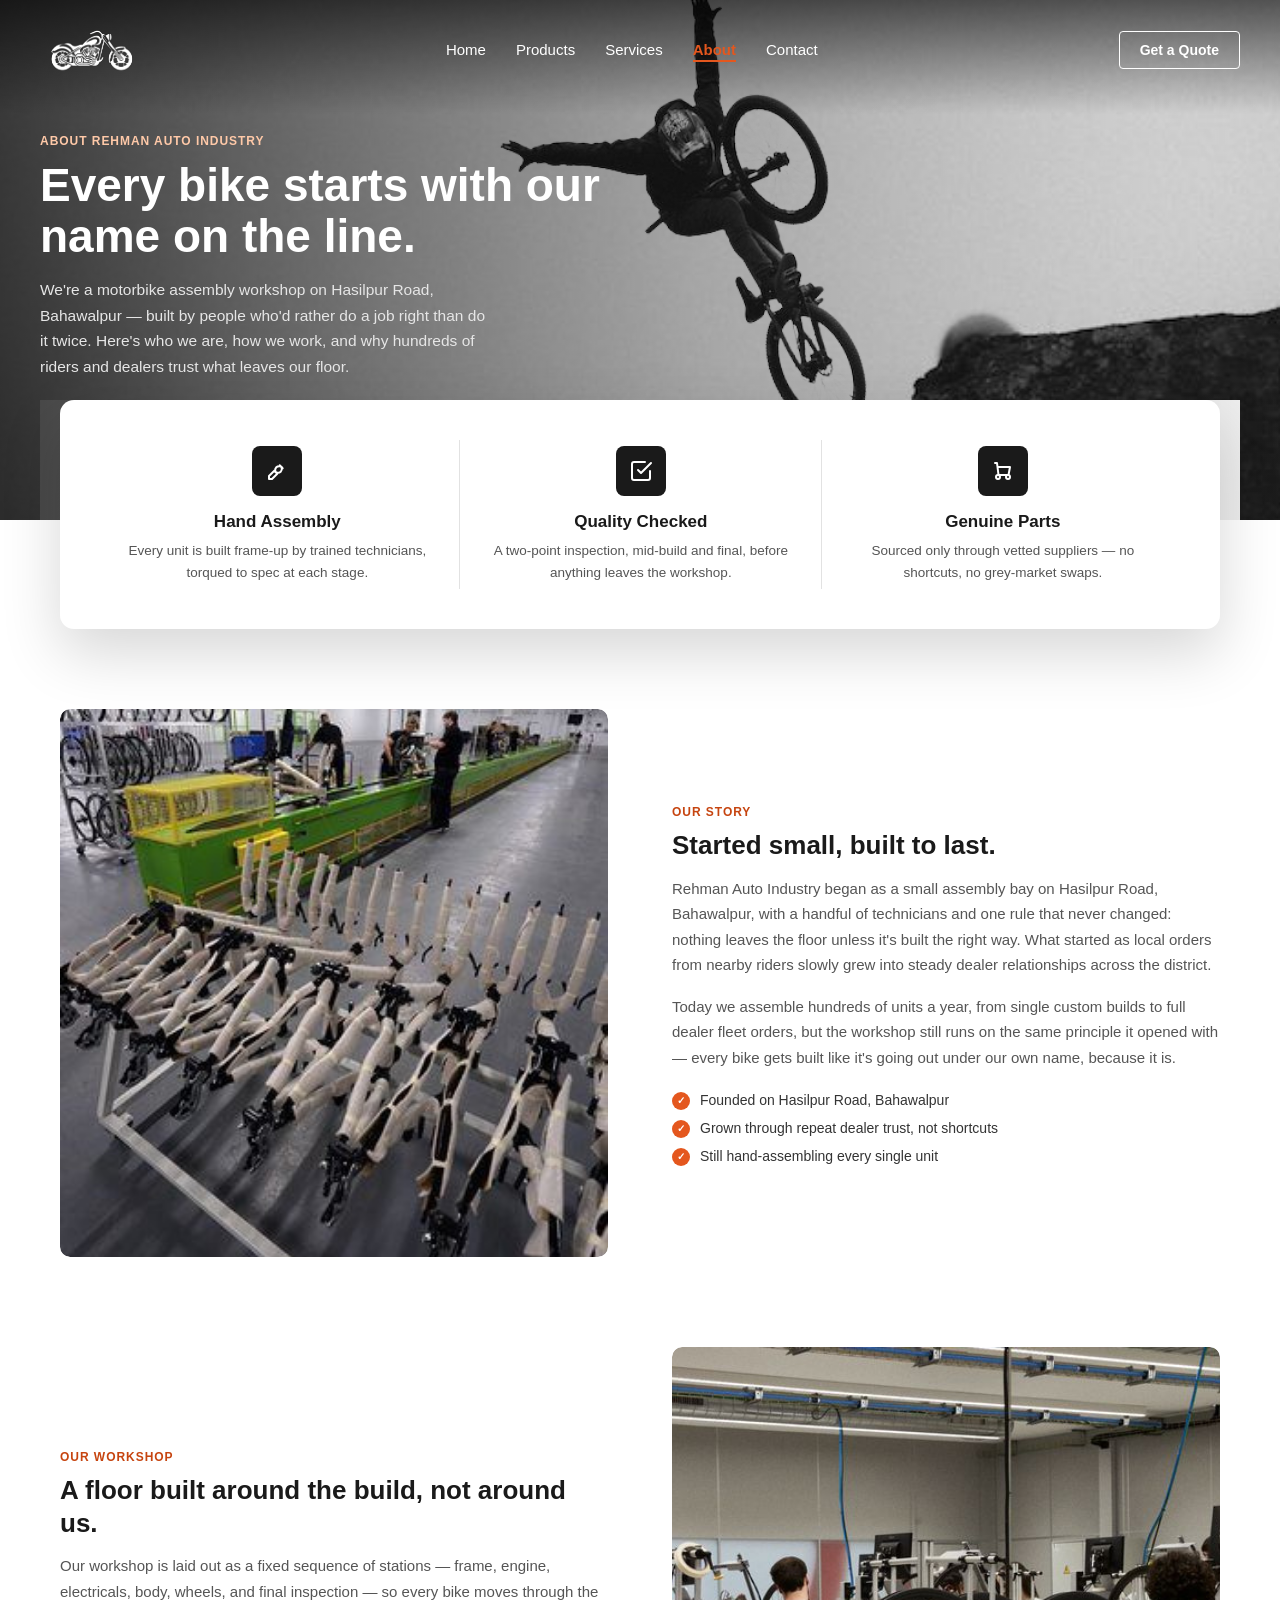
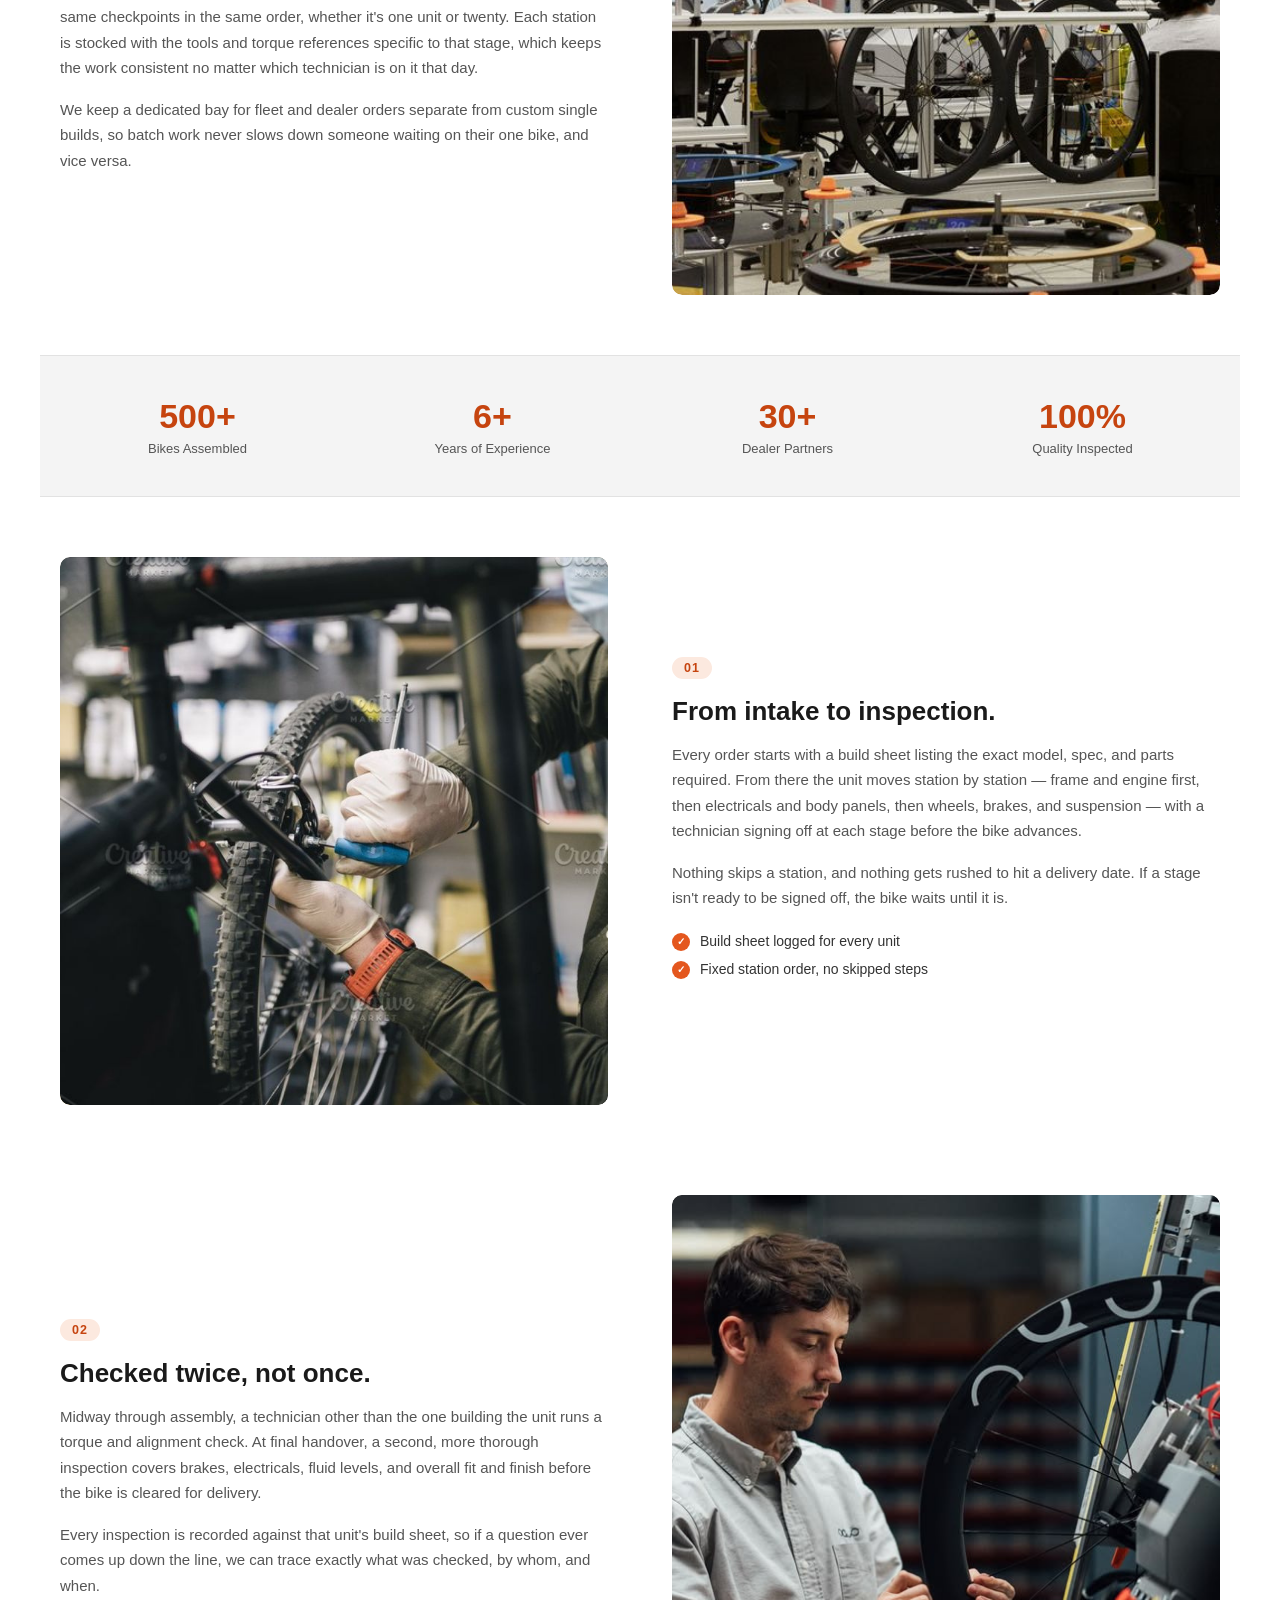
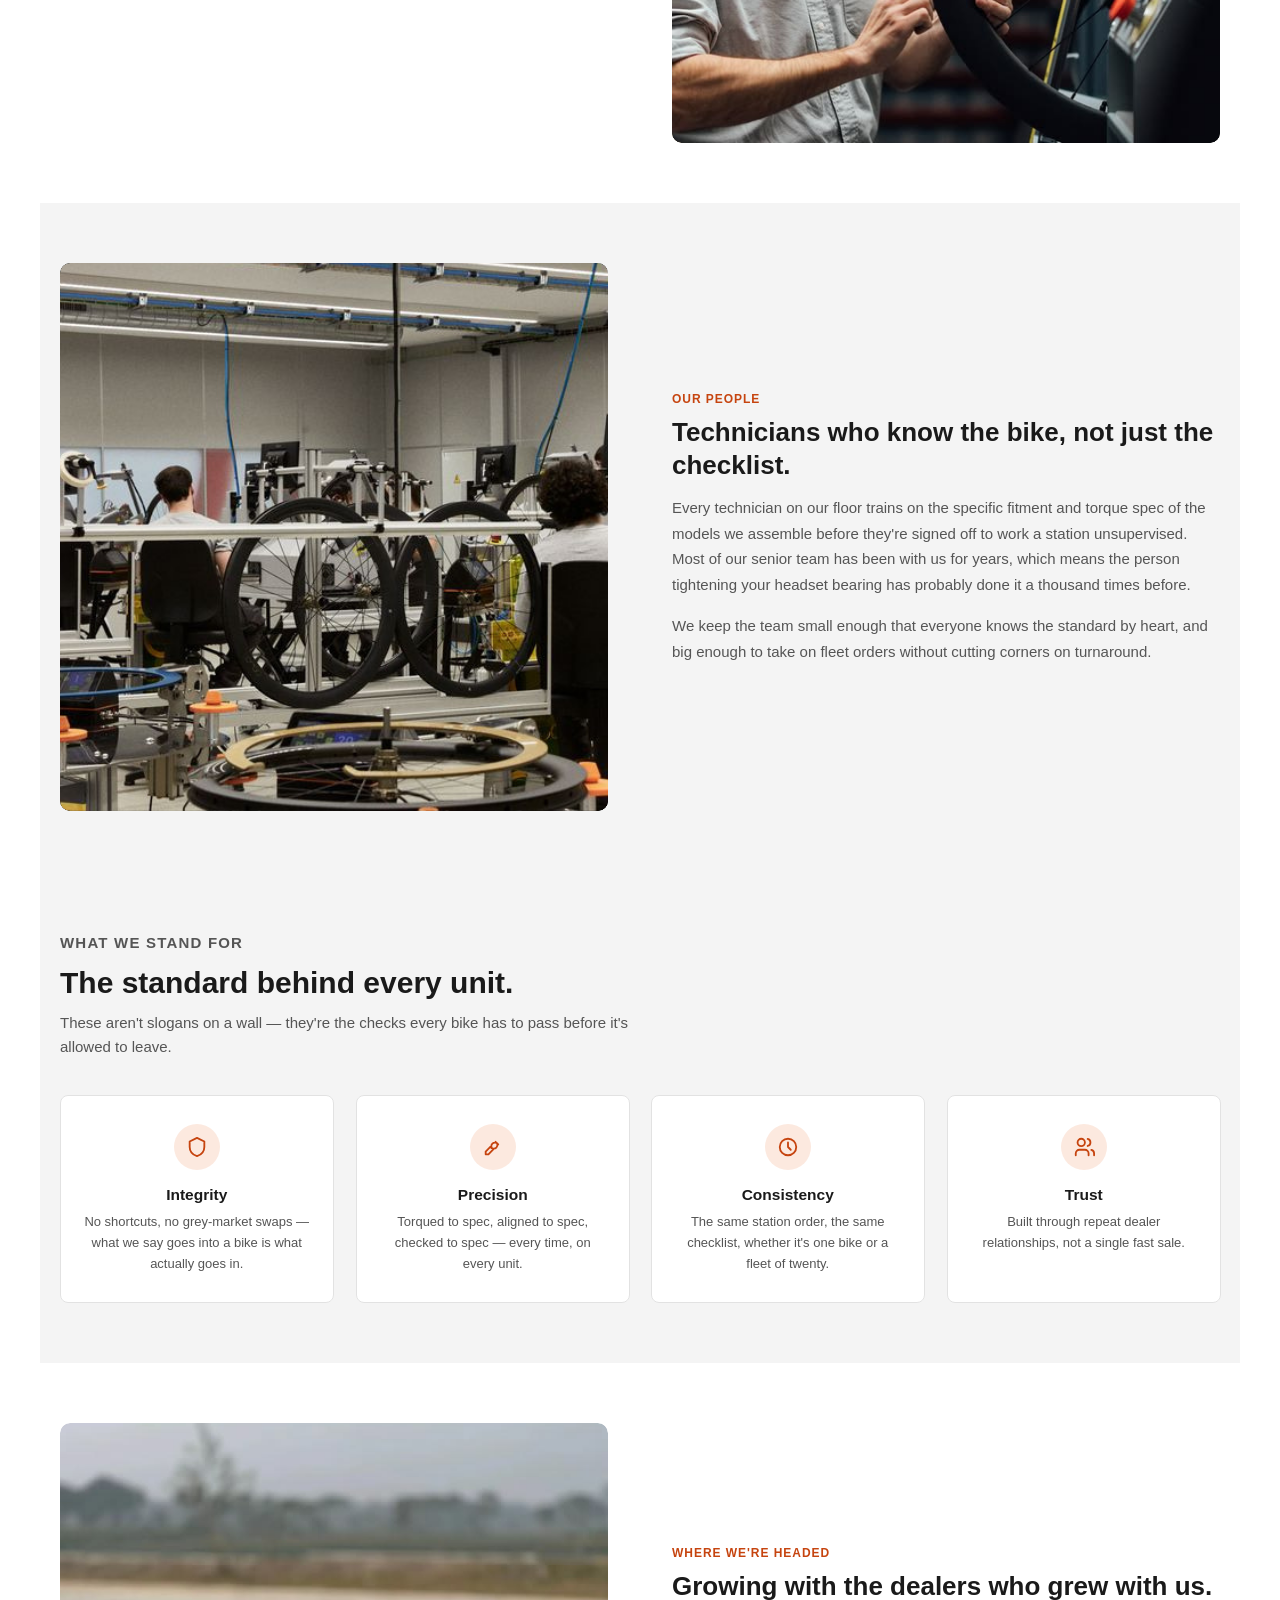
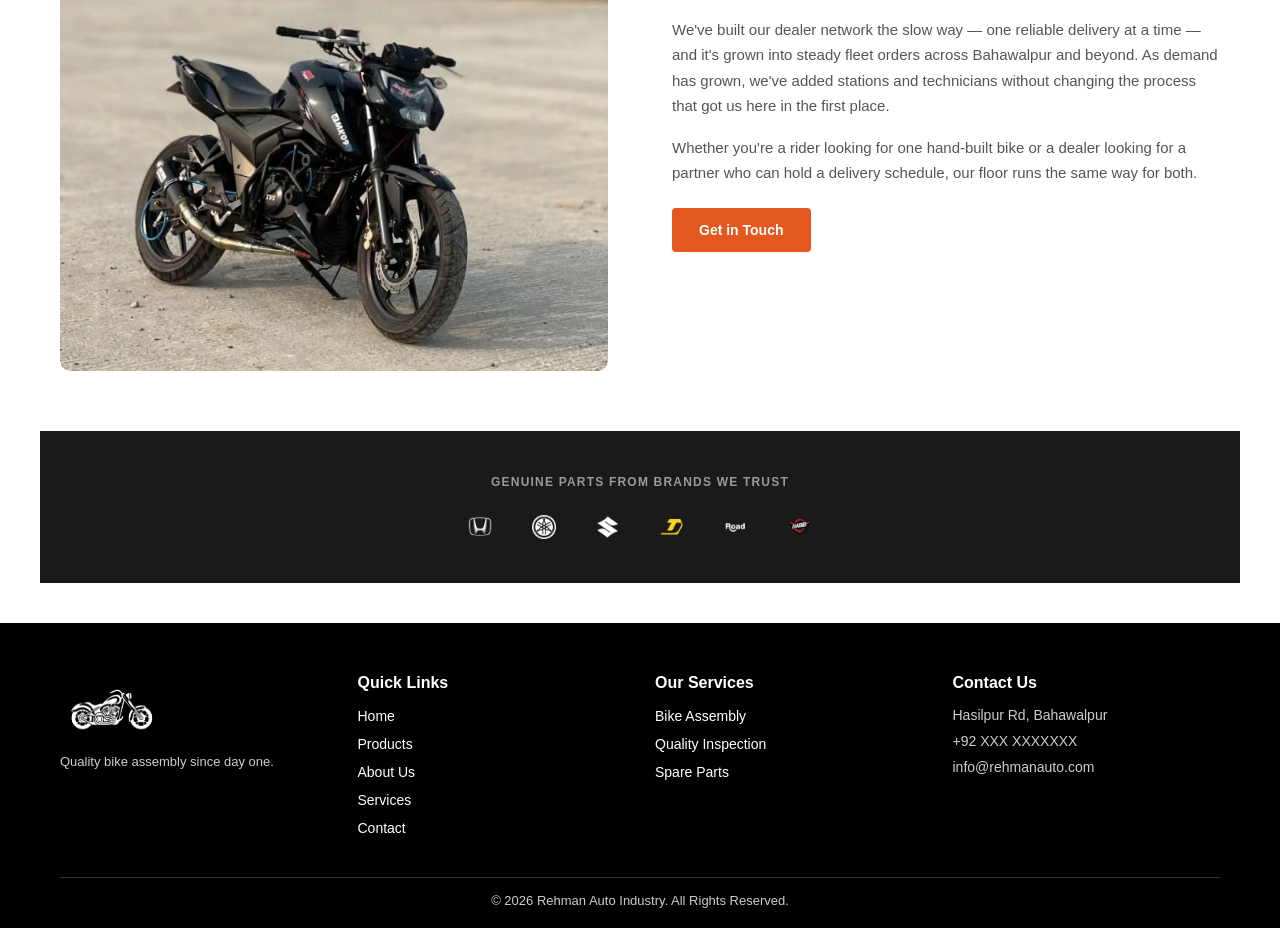
==== commit 19944934: "contact page all done" ====
--- a/about.html
+++ b/about.html
@@ -190,11 +190,21 @@
       min-width: 0;
     }
 
+    .about-row-media {
+      overflow: hidden;
+      border-radius: 10px;
+    }
+
     .about-row-media img {
       width: 100%;
       height: auto;
       display: block;
       border-radius: 10px;
+      transition: transform 0.6s cubic-bezier(0.22, 1, 0.36, 1);
+    }
+
+    .about-row-media:hover img {
+      transform: scale(1.05);
     }
 
     .about-row-number {
@@ -298,7 +308,31 @@
       align-items: center;
       justify-content: center;
       margin: 0 auto 16px;
-      transition: transform 0.3s ease;
+      transition: transform 0.3s ease, background-color 0.3s ease, color 0.3s ease;
+    }
+
+    .value-card:hover .ico {
+      background-color: var(--accent);
+      color: #ffffff;
+    }
+
+    /* subtle continuous float on the intro-card icons to add life without being distracting */
+    @keyframes about-icon-float {
+      0%, 100% { transform: translateY(0); }
+      50% { transform: translateY(-4px); }
+    }
+
+    .about-intro-item .ico {
+      animation: about-icon-float 3.2s ease-in-out infinite;
+    }
+
+    .about-intro-item:nth-child(2) .ico { animation-delay: 0.3s; }
+    .about-intro-item:nth-child(3) .ico { animation-delay: 0.6s; }
+
+    @media (prefers-reduced-motion: reduce) {
+      .about-intro-item .ico {
+        animation: none;
+      }
     }
 
     .value-card:hover .ico {
@@ -448,7 +482,7 @@
         <div class="about-intro-card" data-reveal="up">
           <div class="about-intro-grid">
 
-            <div class="about-intro-item">
+            <div class="about-intro-item" data-reveal="up" style="--reveal-delay:0ms">
               <span class="ico">
                 <svg viewBox="0 0 24 24" fill="none" stroke="currentColor" stroke-width="2" stroke-linecap="round" stroke-linejoin="round"><path d="M14.7 6.3a4 4 0 1 1-5.4 5.4L4 17v3h3l5.3-5.3a4 4 0 1 1 5.4-5.4z"/></svg>
               </span>
@@ -456,7 +490,7 @@
               <p>Every unit is built frame-up by trained technicians, torqued to spec at each stage.</p>
             </div>
 
-            <div class="about-intro-item">
+            <div class="about-intro-item" data-reveal="up" style="--reveal-delay:120ms">
               <span class="ico">
                 <svg viewBox="0 0 24 24" fill="none" stroke="currentColor" stroke-width="2" stroke-linecap="round" stroke-linejoin="round"><path d="M9 11l3 3L22 4"/><path d="M21 12v7a2 2 0 0 1-2 2H5a2 2 0 0 1-2-2V5a2 2 0 0 1 2-2h11"/></svg>
               </span>
@@ -464,7 +498,7 @@
               <p>A two-point inspection, mid-build and final, before anything leaves the workshop.</p>
             </div>
 
-            <div class="about-intro-item">
+            <div class="about-intro-item" data-reveal="up" style="--reveal-delay:240ms">
               <span class="ico">
                 <svg viewBox="0 0 24 24" fill="none" stroke="currentColor" stroke-width="2" stroke-linecap="round" stroke-linejoin="round"><circle cx="7" cy="18" r="2"/><circle cx="17" cy="18" r="2"/><path d="M4 4h2l1.5 12h10L19 8H7.2"/></svg>
               </span>
@@ -493,9 +527,9 @@
               <p>Rehman Auto Industry began as a small assembly bay on Hasilpur Road, Bahawalpur, with a handful of technicians and one rule that never changed: nothing leaves the floor unless it's built the right way. What started as local orders from nearby riders slowly grew into steady dealer relationships across the district.</p>
               <p>Today we assemble hundreds of units a year, from single custom builds to full dealer fleet orders, but the workshop still runs on the same principle it opened with — every bike gets built like it's going out under our own name, because it is.</p>
               <ul class="about-row-list">
-                <li>Founded on Hasilpur Road, Bahawalpur</li>
-                <li>Grown through repeat dealer trust, not shortcuts</li>
-                <li>Still hand-assembling every single unit</li>
+                <li data-reveal="up" style="--reveal-delay:120ms">Founded on Hasilpur Road, Bahawalpur</li>
+                <li data-reveal="up" style="--reveal-delay:200ms">Grown through repeat dealer trust, not shortcuts</li>
+                <li data-reveal="up" style="--reveal-delay:280ms">Still hand-assembling every single unit</li>
               </ul>
             </div>
           </div>
@@ -557,9 +591,9 @@
               <p>Every order starts with a build sheet listing the exact model, spec, and parts required. From there the unit moves station by station — frame and engine first, then electricals and body panels, then wheels, brakes, and suspension — with a technician signing off at each stage before the bike advances.</p>
               <p>Nothing skips a station, and nothing gets rushed to hit a delivery date. If a stage isn't ready to be signed off, the bike waits until it is.</p>
               <ul class="about-row-list">
-                <li>Build sheet logged for every unit</li>
-                <li>Fixed station order, no skipped steps</li>
-                <li>Sign-off required before advancing</li>
+                <li data-reveal="up" style="--reveal-delay:120ms">Build sheet logged for every unit</li>
+                <li data-reveal="up" style="--reveal-delay:200ms">Fixed station order, no skipped steps</li>
+                <li data-reveal="up" style="--reveal-delay:280ms">Sign-off required before advancing</li>
               </ul>
             </div>
           </div>
